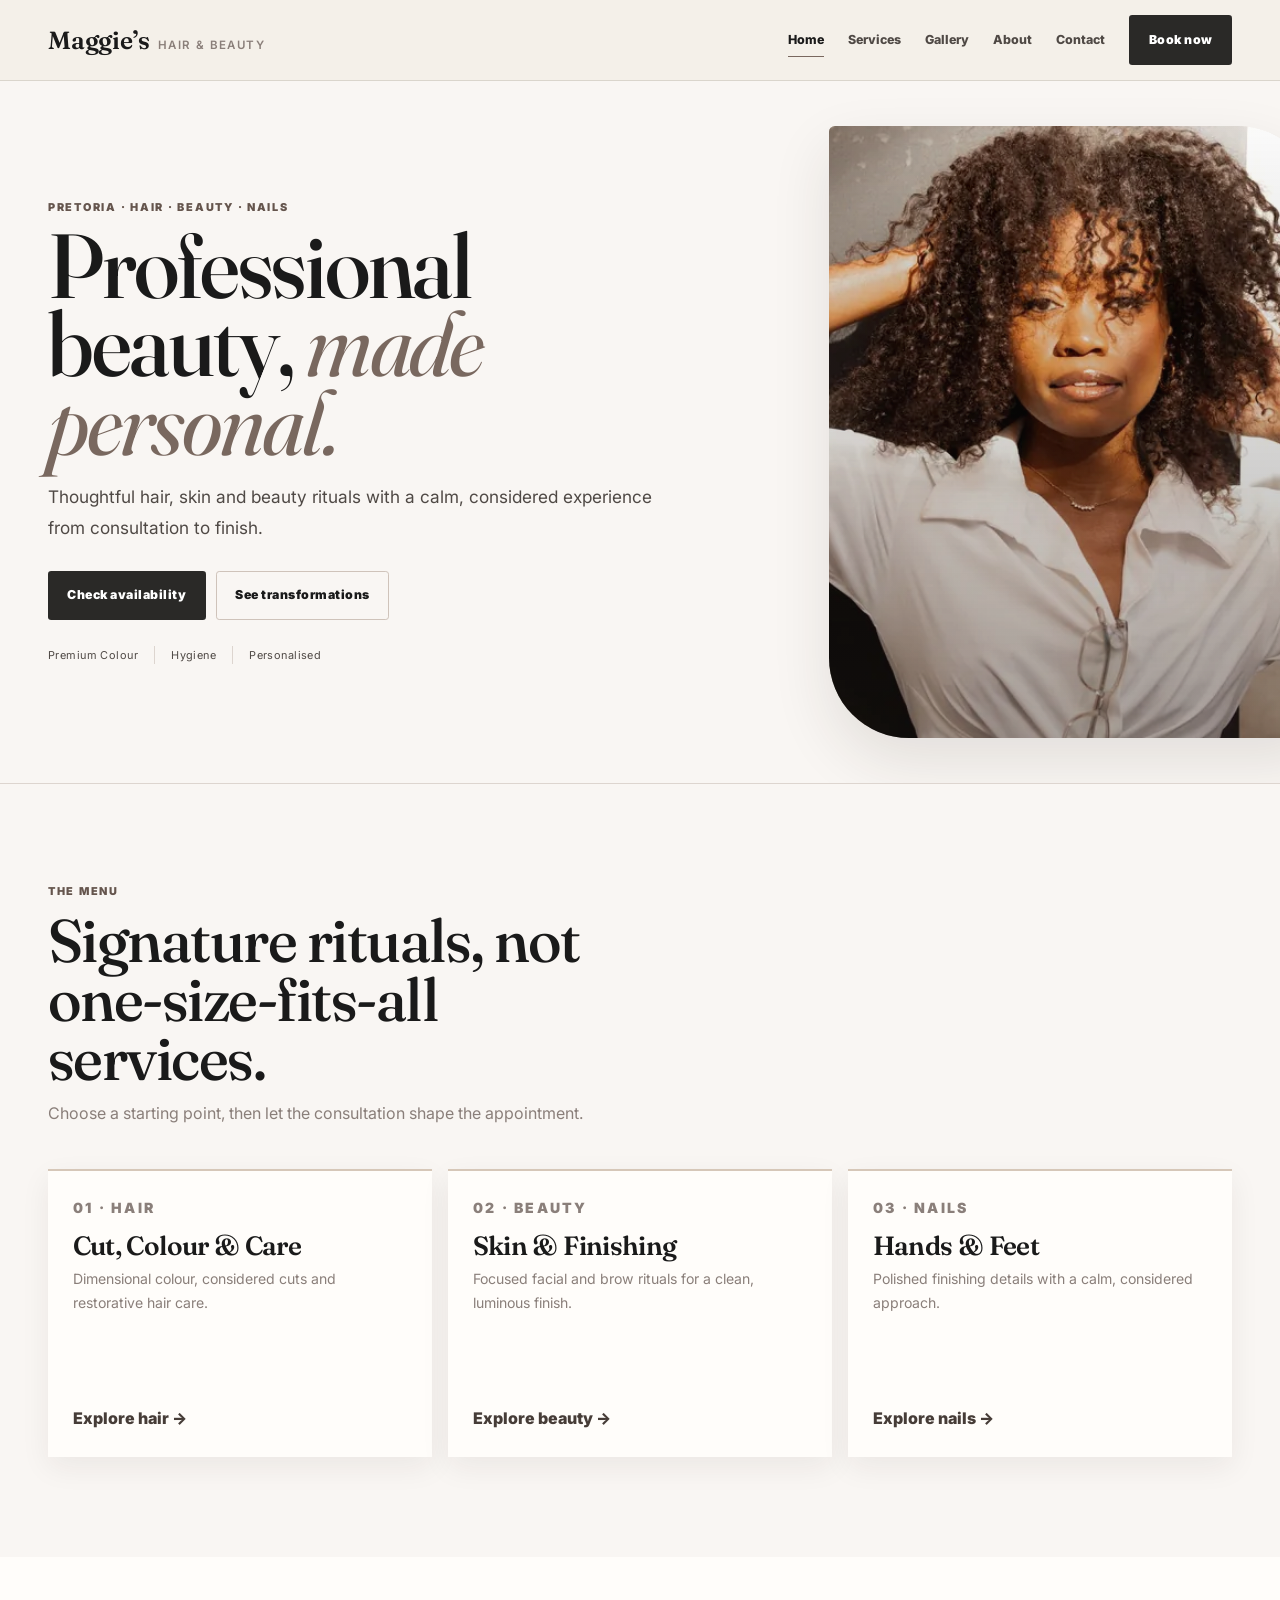
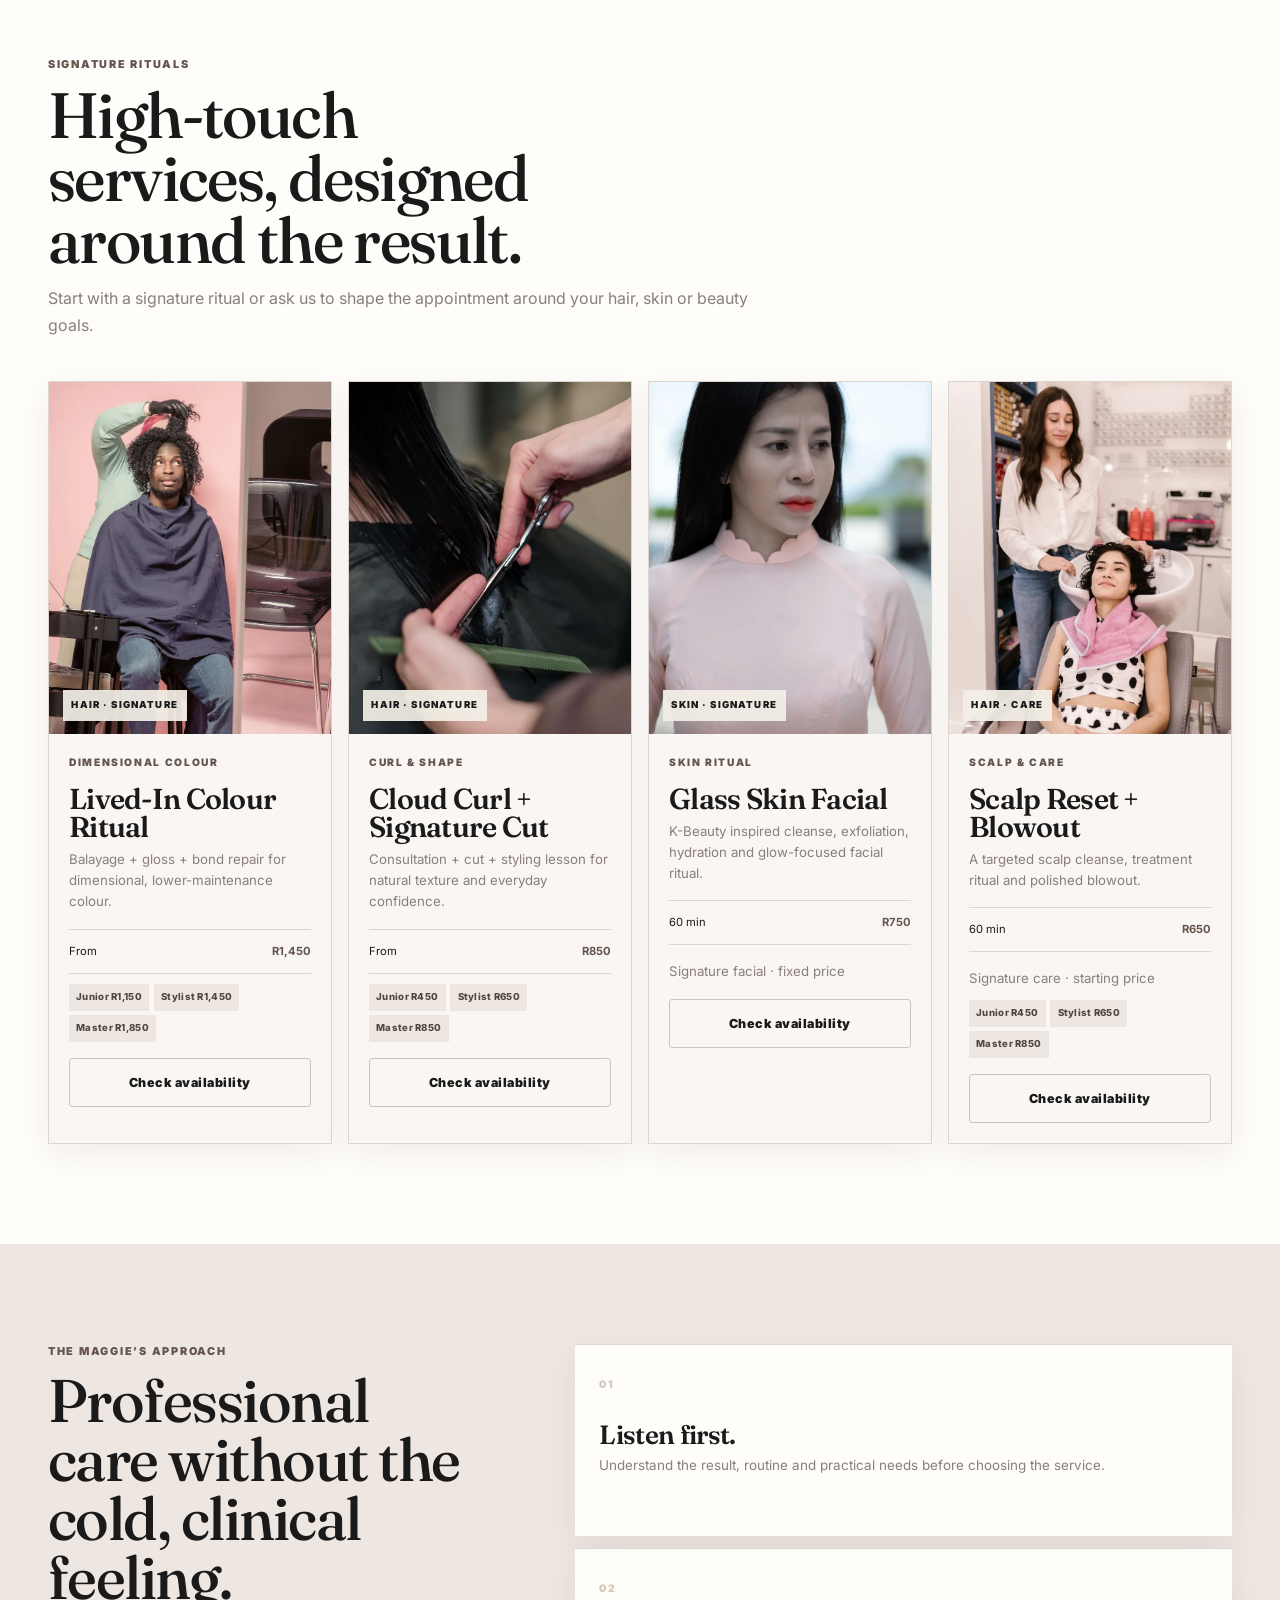
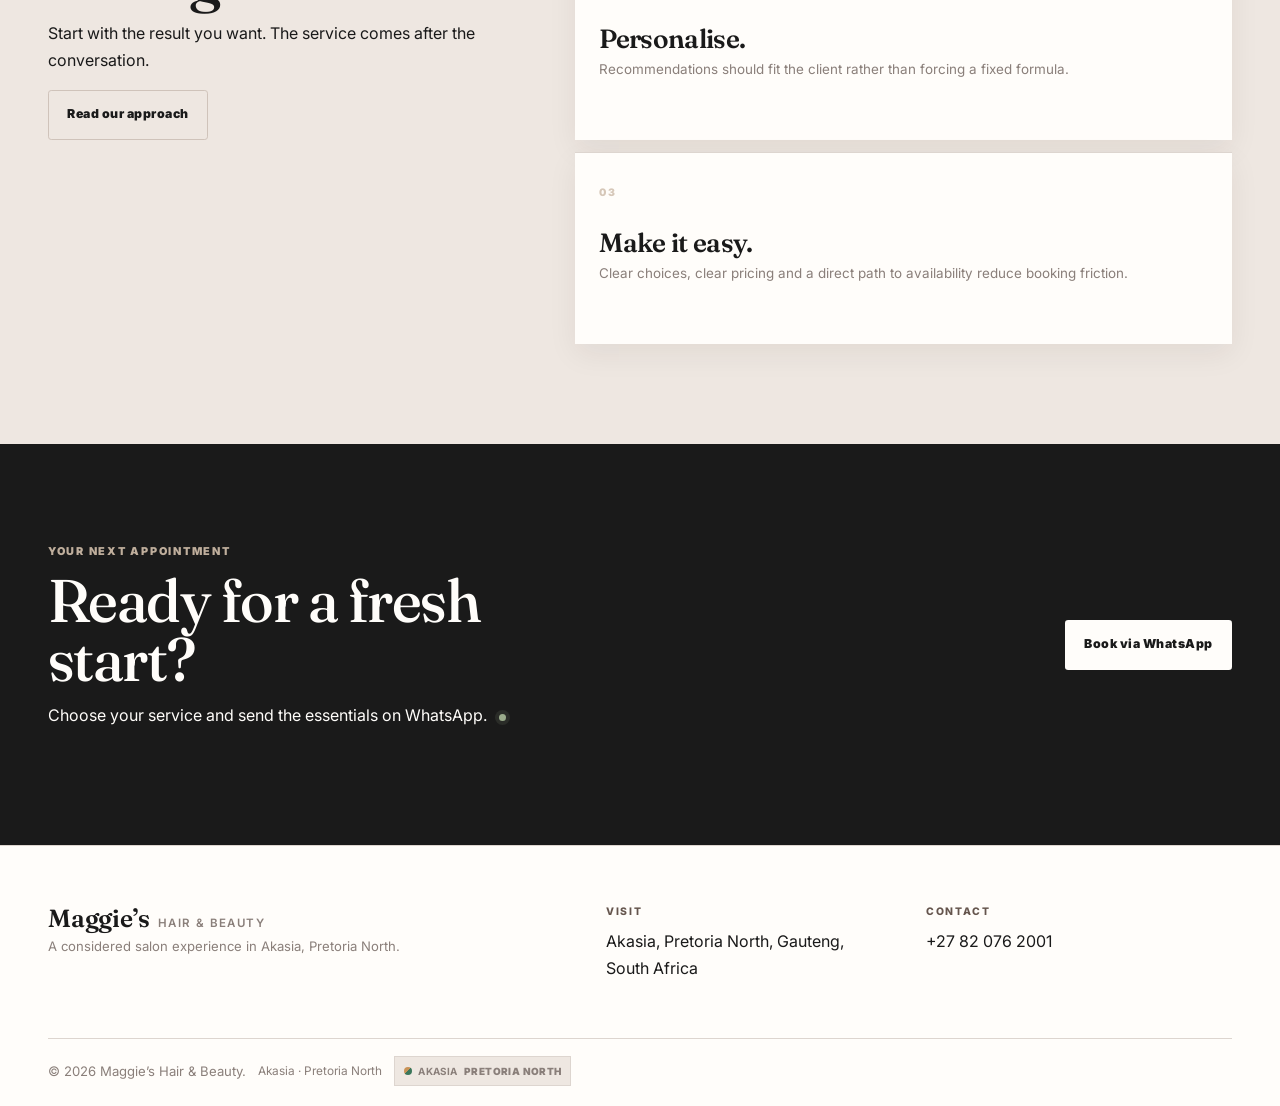
==== index.html @ 30a04510 "Mags: harden external dependency and booking defaults" ====
<!doctype html>
<html lang="en-ZA">
<head>
<meta charset="utf-8">
<meta name="viewport" content="width=device-width, initial-scale=1">
<meta name="robots" content="index,follow">
<meta name="description" content="Maggie’s Hair & Beauty — a warm, modern salon in Akasia, Pretoria North for hair, beauty and nails.">
<meta name="theme-color" content="#f9f6f3">
<link rel="canonical" href="https://leano-jordan.github.io/maggies-hair-beauty/">
<meta property="og:type" content="website">
<meta property="og:title" content="Maggie’s Hair & Beauty | Pretoria Salon">
<meta property="og:description" content="Hair, beauty and nails with a warm, considered salon experience in Pretoria.">
<meta property="og:url" content="https://leano-jordan.github.io/maggies-hair-beauty/">
<meta property="og:site_name" content="Maggie’s Hair & Beauty">
<meta name="twitter:card" content="summary_large_image">
<meta property="og:image" content="assets/images/editorial/20417319-1200.webp">
<meta property="og:image:alt" content="Black woman with natural curls in soft studio light">
<meta name="twitter:image" content="assets/images/editorial/20417319-1200.webp">
<link rel="stylesheet" href="css/reset.css">
<link rel="stylesheet" href="css/variables.css">
<link rel="stylesheet" href="css/base.css">
<link rel="stylesheet" href="css/layout.css">
<link rel="stylesheet" href="css/components.css">
<link rel="stylesheet" href="css/pages.css">
<link rel="stylesheet" href="css/responsive.css">
<link rel="stylesheet" href="css/accessibility.css">
<link rel="stylesheet" href="css/commercial.css">
<title>Maggie’s Hair & Beauty | Pretoria Salon</title>
<link rel="preconnect" href="https://fonts.googleapis.com">
<link rel="preconnect" href="https://fonts.gstatic.com" crossorigin>
<link href="https://fonts.googleapis.com/css2?family=Fraunces:wght@400;500;600;700&family=Inter:wght@400;500;600;700;800&display=swap" rel="stylesheet">
<script type="application/ld+json">
{
  "@context":"https://schema.org",
  "@type":"BeautySalon",
  "name":"Maggie's Hair & Beauty",
  "description":"A considered salon experience in Akasia, Pretoria North, built around personalised consultations, signature hair rituals, skin, beauty and nails.",
  "telephone":"+27820762001",
  "url":"https://leano-jordan.github.io/maggies-hair-beauty/",
  "areaServed":[
    {"@type":"Place","name":"Akasia"},
    {"@type":"Place","name":"Pretoria North"}
  ],
  "address":{
    "@type":"PostalAddress",
    "addressLocality":"Akasia",
    "addressRegion":"Gauteng",
    "addressCountry":"ZA"
  }
}
</script>
</head>
<body>
<a class="skip-link" href="#main">Skip to content</a>

<header class="site-header">
  <div class="container header-inner">
    <a class="brand" href="index.html">Maggie’s <span>Hair & Beauty</span></a>
    <button class="nav-toggle" type="button" aria-label="Open navigation" aria-expanded="false" aria-controls="primary-menu">
      <span></span><span></span><span></span>
    </button>
    <nav class="primary-nav" id="primary-menu" aria-label="Primary">
      <a href="index.html" aria-current="page">Home</a>
      <a href="pages/services.html">Services</a>
      <a href="pages/gallery.html">Gallery</a>
      <a href="pages/about.html">About</a>
      <a href="pages/contact.html">Contact</a>
    </nav>
    <a class="btn btn-primary header-cta booking-link" href="pages/contact.html">Book now</a>
  </div>
</header>

<main id="main">
<section class="hero">
  <div class="container hero-grid">
    <div>
      <p class="eyebrow">Pretoria · Hair · Beauty · Nails</p>
      <h1>Professional beauty, <em>made personal.</em></h1>
      <p class="hero-lead">Thoughtful hair, skin and beauty rituals with a calm, considered experience from consultation to finish.</p>
      <div class="button-row">
        <a class="btn btn-primary booking-link direct-whatsapp whatsapp-primary" data-direct-whatsapp="true" href="#">Check availability</a>
        <a class="btn btn-outline" href="pages/gallery.html">See transformations</a>
      </div>
      <div class="trust-strip" data-proof-strip aria-label="Salon trust signals"><span data-google-proof hidden></span><span>Premium Colour</span><span>Hygiene</span><span>Personalised</span></div>
    </div>

    <div class="hero-art hero-cinematic">
      <img class="hero-image parallax" src="assets/images/editorial/20417319-1200.webp" srcset="assets/images/editorial/20417319-480.webp 480w, assets/images/editorial/20417319-768.webp 768w, assets/images/editorial/20417319-1200.webp 1200w" sizes="(max-width: 800px) 100vw, 50vw" alt="Black woman with natural curls in soft studio light" width="1200" height="1500" fetchpriority="high" decoding="async">
      </div>
  </div>
</section>

<section class="section">
  <div class="container">
    <div class="section-heading">
      <p class="eyebrow">The menu</p>
      <h2>Signature rituals, not one-size-fits-all services.</h2>
      <p>Choose a starting point, then let the consultation shape the appointment.</p>
    </div>
    <div class="card-grid service-card-grid">
      <article class="service-card menu-card premium-card"><p class="card-kicker">01 · Hair</p><h3>Cut, Colour &amp; Care</h3><p>Dimensional colour, considered cuts and restorative hair care.</p><a class="text-link" href="pages/services.html#hair">Explore hair →</a></article>
      <article class="service-card menu-card premium-card"><p class="card-kicker">02 · Beauty</p><h3>Skin &amp; Finishing</h3><p>Focused facial and brow rituals for a clean, luminous finish.</p><a class="text-link" href="pages/services.html#beauty">Explore beauty →</a></article>
      <article class="service-card menu-card premium-card"><p class="card-kicker">03 · Nails</p><h3>Hands &amp; Feet</h3><p>Polished finishing details with a calm, considered approach.</p><a class="text-link" href="pages/services.html#nails">Explore nails →</a></article>
    </div>
  </div>
</section>

<section class="section luxury-section">
  <div class="container">
    <div class="section-heading editorial-heading">
      <p class="eyebrow">Signature rituals</p>
      <h2>High-touch services, designed around the result.</h2>
      <p>Start with a signature ritual or ask us to shape the appointment around your hair, skin or beauty goals.</p>
    </div>

    <div class="lookbook-grid premium-ritual-grid">
      <article class="lookbook-card premium-ritual-card reveal-image"><div class="lookbook-image clip-image"><img src="assets/images/editorial/7388963-1200.webp" srcset="assets/images/editorial/7388963-480.webp 480w, assets/images/editorial/7388963-768.webp 768w, assets/images/editorial/7388963-1200.webp 1200w" sizes="(max-width: 800px) 100vw, 50vw" alt="Professional textured hair styling" loading="lazy" decoding="async"><span>Hair · Signature</span></div><div class="lookbook-body"><p class="card-kicker">DIMENSIONAL COLOUR</p><h3>Lived-In Colour Ritual</h3><p>Balayage + gloss + bond repair for dimensional, lower-maintenance colour.</p><div class="lookbook-meta"><span>From</span><strong>R1,450</strong></div><div class="tier-row"><span>Junior R1,150</span><span>Stylist R1,450</span><span>Master R1,850</span></div><a class="btn btn-outline service-book-link" data-book-service="Lived-In Colour Ritual" href="pages/contact.html">Check availability</a></div></article>
      <article class="lookbook-card premium-ritual-card reveal-image"><div class="lookbook-image clip-image"><img src="assets/images/editorial/3993453-1200.webp" srcset="assets/images/editorial/3993453-480.webp 480w, assets/images/editorial/3993453-768.webp 768w, assets/images/editorial/3993453-1200.webp 1200w" sizes="(max-width: 800px) 100vw, 50vw" alt="Textured natural hair styling" loading="lazy" decoding="async"><span>Hair · Signature</span></div><div class="lookbook-body"><p class="card-kicker">CURL &amp; SHAPE</p><h3>Cloud Curl + Signature Cut</h3><p>Consultation + cut + styling lesson for natural texture and everyday confidence.</p><div class="lookbook-meta"><span>From</span><strong>R850</strong></div><div class="tier-row"><span>Junior R450</span><span>Stylist R650</span><span>Master R850</span></div><a class="btn btn-outline service-book-link" data-book-service="Cloud Curl + Signature Cut" href="pages/contact.html">Check availability</a></div></article>
      <article class="lookbook-card premium-ritual-card reveal-image"><div class="lookbook-image clip-image"><img src="assets/images/editorial/25471958-1200.webp" srcset="assets/images/editorial/25471958-480.webp 480w, assets/images/editorial/25471958-768.webp 768w, assets/images/editorial/25471958-1200.webp 1200w" sizes="(max-width: 800px) 100vw, 50vw" alt="Facial treatment in a calm beauty setting" loading="lazy" decoding="async"><span>Skin · Signature</span></div><div class="lookbook-body"><p class="card-kicker">SKIN RITUAL</p><h3>Glass Skin Facial</h3><p>K-Beauty inspired cleanse, exfoliation, hydration and glow-focused facial ritual.</p><div class="lookbook-meta"><span>60 min</span><strong>R750</strong></div><p class="ritual-tier">Signature facial · fixed price</p><a class="btn btn-outline service-book-link" data-book-service="Glass Skin Facial" href="pages/contact.html">Check availability</a></div></article>
      <article class="lookbook-card premium-ritual-card reveal-image"><div class="lookbook-image clip-image"><img src="assets/images/editorial/7755454-1200.webp" srcset="assets/images/editorial/7755454-480.webp 480w, assets/images/editorial/7755454-768.webp 768w, assets/images/editorial/7755454-1200.webp 1200w" sizes="(max-width: 800px) 100vw, 50vw" alt="Scalp and hair treatment" loading="lazy" decoding="async"><span>Hair · Care</span></div><div class="lookbook-body"><p class="card-kicker">SCALP &amp; CARE</p><h3>Scalp Reset + Blowout</h3><p>A targeted scalp cleanse, treatment ritual and polished blowout.</p><div class="lookbook-meta"><span>60 min</span><strong>R650</strong></div><p class="ritual-tier">Signature care · starting price</p><div class="tier-row"><span>Junior R450</span><span>Stylist R650</span><span>Master R850</span></div><a class="btn btn-outline service-book-link" data-book-service="Scalp Reset + Blowout" href="pages/contact.html">Check availability</a></div></article>
    </div>
  </div>
</section>

<section class="section section-tint approach-section">
  <div class="container approach-grid">
    <div class="approach-sticky">
      <p class="eyebrow">The Maggie’s approach</p>
      <h2>Professional care without the cold, clinical feeling.</h2>
      <p>Start with the result you want. The service comes after the conversation.</p>
      <a class="btn btn-outline" href="pages/about.html">Read our approach</a>
    </div>
    <div class="approach-stack">
      <article class="approach-card"><span>01</span><div><h3>Listen first.</h3><p>Understand the result, routine and practical needs before choosing the service.</p></div></article>
      <article class="approach-card"><span>02</span><div><h3>Personalise.</h3><p>Recommendations should fit the client rather than forcing a fixed formula.</p></div></article>
      <article class="approach-card"><span>03</span><div><h3>Make it easy.</h3><p>Clear choices, clear pricing and a direct path to availability reduce booking friction.</p></div></article>
    </div>
  </div>
</section>

<section class="section social-proof-section" data-social-proof hidden>
  <div class="container">
    <div class="section-heading"><p class="eyebrow">Social proof</p><h2>Trusted by clients who want the details right.</h2></div>
    <div class="social-proof-grid"></div>
  </div>
</section>
<section class="section section-tint refill-shelf" data-refill-shelf hidden>
  <div class="container refill-shelf-grid">
    <div><p class="eyebrow">Professional product care</p><h2>Beautiful results, thoughtful aftercare.</h2></div>
    <div class="content-card"><p class="refill-copy"></p></div>
  </div>
</section>

<section class="section section-dark">
  <div class="container cta-block">
    <div>
      <p class="eyebrow">Your next appointment</p>
      <h2>Ready for a fresh start?</h2>
      <p>Choose your service and send the essentials on WhatsApp. <span class="reply-time"><span data-reply-time hidden></span></span></p>
    </div>
    <a class="btn btn-light booking-link whatsapp-primary" href="pages/contact.html">Book via WhatsApp</a>
  </div>
</section>
</main>

<footer class="site-footer">
  <div class="container footer-grid">
    <div>
      <a class="brand" href="index.html">Maggie’s <span>Hair & Beauty</span></a>
      <p class="footer-copy">A considered salon experience in Akasia, Pretoria North.</p>
    </div>
    <div><h2>Visit</h2><p id="footer-address">Akasia, Pretoria North, Gauteng, South Africa</p></div>
    <div><h2>Contact</h2><p><a id="footer-phone" href="tel:+27820762001">+27 82 076 2001</a><br></p></div>
  </div>
  <div class="container footer-bottom">
    <p>© <span id="year"></span> Maggie’s Hair &amp; Beauty.</p>
    <span class="sa-mark">Akasia · Pretoria North</span>
    <span class="sa-badge" aria-label="Maggie’s Hair &amp; Beauty"><i aria-hidden="true"></i><b>AKASIA</b> PRETORIA NORTH</span>
  </div>
</footer>

<script type="module" src="js/main.js"></script>
</body>
</html>
---- css/variables.css ----
:root{
  --ink:#1a1a1a;
  --ink-soft:#4f4945;
  --muted:#8a7f7a;
  --paper:#f9f6f3;
  --surface:#fffdfa;
  --surface-soft:#eee7e1;
  --line:#ddd5cf;
  --line-strong:#cfc3ba;
  --rose:#79685f;
  --rose-dark:#65554d;
  --rose-deep:#463c37;
  --peach:#bfae9c;
  --berry:#1a1a1a;
  --slate:#2a2927;
  --champagne:#d6c7b8;
  --cream:#f9f6f3;
  --cream-deep:#eee7e1;
  --white:#fffdfa;
  --shadow:0 24px 60px rgba(43,35,28,.11);
  --shadow-soft:0 10px 28px rgba(43,35,28,.065);
  --shadow-hover:0 18px 38px rgba(43,35,28,.12);
  --radius:1.1rem;
  --radius-sm:.55rem;
  --container:74rem;
  --font-head:"Fraunces",Georgia,"Times New Roman",serif;
  --font-body:"Inter",ui-sans-serif,system-ui,-apple-system,"Segoe UI",Roboto,Arial,sans-serif;
  --tracking-editorial:.16em;
  --ease:cubic-bezier(.2,.7,.2,1);
  color-scheme:light;
  text-size-adjust:100%;
  -webkit-text-size-adjust:100%
}
---- css/base.css ----
html{scroll-behavior:smooth;max-width:100%;overflow-x:clip}html.lenis,html.lenis body{height:auto}html.lenis.lenis-smooth{scroll-behavior:auto!important}html.lenis.lenis-stopped{overflow:hidden}.lenis.lenis-smooth [data-lenis-prevent]{overscroll-behavior:contain}
body{margin:0;max-width:100%;overflow-x:clip;background:var(--paper);color:var(--ink);font:400 1rem/1.7 var(--font-body);-webkit-font-smoothing:antialiased;text-rendering:optimizeLegibility}
h1,h2,h3,p,ul,ol,blockquote,figure,fieldset{margin-top:0}
h1,h2,h3{font-family:var(--font-head);font-weight:500;line-height:.98;letter-spacing:-.025em}
h1{font-size:clamp(3.35rem,7vw,6.8rem);max-width:10ch;margin-bottom:1.1rem}
h2{font-size:clamp(2.45rem,4.7vw,4.25rem);max-width:14ch;margin-bottom:.8rem}
h3{font-size:1.65rem;font-weight:600}
p{margin-bottom:1rem}
a{color:inherit}
button,input,select,textarea{font:inherit}
img,video{max-width:100%}
.container{width:min(calc(100% - 2.5rem),var(--container));margin-inline:auto;min-width:0}
.hero-grid>*,.page-hero-grid>*,.split-grid>*,.services-hero-grid>*,.about-hero-grid>*,.contact-grid>*,.service-showcase>*,.about-story-intro>*,.about-next-step>*{min-width:0}
.section{padding:6.25rem 0}
.section-tint{background:var(--cream-deep)}
.section-dark{background:var(--berry);color:var(--white)}
.section-heading{max-width:50rem;margin-bottom:2.6rem}
.section-heading p:last-child{max-width:44rem;color:var(--muted)}
.section-dark .section-heading p:last-child{color:#d8d2ca}
.eyebrow{margin-bottom:.75rem;color:var(--rose-dark);font-size:.68rem;font-weight:900;letter-spacing:var(--tracking-editorial);line-height:1.35;text-transform:uppercase}
.section-dark .eyebrow{color:var(--peach)}
.editorial-heading h2{font-size:clamp(2.75rem,5vw,4.8rem);max-width:12ch}
.editorial-heading.light{color:#fff}
.editorial-heading.light p:not(.eyebrow){color:#d8d2ca}
.center{text-align:center}
.demo-note{color:var(--muted);font-size:.8rem}
.text-link{color:var(--rose-deep);font-weight:850;text-underline-offset:.2em}
.text-link:hover{text-decoration:underline}
::selection{background:var(--rose);color:#fff}
@media(prefers-reduced-motion:reduce){html{scroll-behavior:auto}}
---- css/layout.css ----
.site-header{position:sticky;top:0;z-index:30;background:rgba(244,240,232,.94);border-bottom:1px solid rgba(89,74,60,.16)}
@supports(backdrop-filter:blur(10px)){.site-header{backdrop-filter:blur(16px);-webkit-backdrop-filter:blur(16px)}}
.header-inner{position:relative;min-height:5rem;display:flex;align-items:center;gap:1.5rem}
.brand{display:inline-flex;align-items:baseline;gap:.5rem;font:600 1.55rem/1 var(--font-head);letter-spacing:-.01em;text-decoration:none;white-space:nowrap}
.brand span{font:600 .72rem/1 var(--font-body);letter-spacing:.12em;text-transform:uppercase;color:var(--muted)}
.primary-nav{display:flex;align-items:center;gap:1.5rem;margin-left:auto}
.primary-nav a{position:relative;padding:.5rem 0;color:var(--ink-soft);font-size:.78rem;font-weight:800;text-decoration:none}
.primary-nav a::after{content:"";position:absolute;left:0;right:100%;bottom:.1rem;height:1px;background:var(--rose);transition:right .22s var(--ease)}
.primary-nav a:hover,.primary-nav a[aria-current="page"]{color:var(--ink)}
.primary-nav a:hover::after,.primary-nav a[aria-current="page"]::after{right:0}
.nav-toggle{display:none}

.hero{position:relative;overflow:hidden;background:var(--paper);border-bottom:1px solid var(--line)}
.hero-grid{min-height:clamp(40rem,78vh,51rem);display:grid;grid-template-columns:minmax(0,1.5fr) minmax(20rem,.86fr);align-items:center;gap:clamp(3rem,6vw,7rem)}
.hero-grid>div:first-child{padding-block:4rem}
.hero h1{max-width:9ch;font-size:clamp(4rem,7.1vw,7rem);line-height:.86}
.hero h1 em,.about-hero-copy h1 em{font-style:italic;color:var(--rose);font-weight:400}
.hero-lead{max-width:39rem;margin:1.35rem 0 0;color:var(--ink-soft);font-size:1.08rem;line-height:1.75}
.button-row{display:flex;flex-wrap:wrap;gap:.65rem;margin:1.75rem 0 0}
.hero-art{position:relative;min-height:clamp(34rem,68vh,43rem);aspect-ratio:4/5;border-radius:.35rem 5rem .35rem 5rem;overflow:hidden;background:var(--surface-soft);box-shadow:var(--shadow)}
.hero-video{display:none!important}
.hero-image{position:absolute;inset:-2% 0;width:100%;height:104%;object-fit:cover;object-position:52% 38%;opacity:1!important;filter:saturate(.78) contrast(1.02)}
 .hero-art::after{content:"";position:absolute;inset:0;z-index:1;background:linear-gradient(180deg,rgba(34,31,27,.02),rgba(34,31,27,.36));pointer-events:none}
.hero-card{position:absolute;left:1.25rem;right:auto;bottom:1.25rem;z-index:3;width:min(78%,20rem);padding:1.05rem 1.15rem;background:rgba(251,250,246,.95);border:1px solid rgba(255,255,255,.7);box-shadow:var(--shadow-soft)}
.hero-card span,.hero-card small{display:block;font-size:.62rem;letter-spacing:.15em;font-weight:900;text-transform:uppercase}
.hero-card span{color:var(--rose-dark)}
.hero-card strong{display:block;margin:.4rem 0 .3rem;font:600 1.7rem/1 var(--font-head)}
.hero-card small{color:var(--muted);letter-spacing:.08em}

.luxury-section{background:var(--surface)}
.split-grid{display:grid;grid-template-columns:minmax(0,.95fr) minmax(0,1.05fr);gap:clamp(3rem,6vw,6rem);align-items:center}
.split-heading{display:flex;justify-content:space-between;align-items:end;gap:2rem}
.card-grid{display:grid;grid-template-columns:repeat(3,minmax(0,1fr));gap:1rem}
.gallery-preview,.gallery-full{display:grid;grid-template-columns:repeat(4,1fr);gap:.8rem}
.gallery-preview{grid-auto-rows:16rem}
.gallery-full{grid-template-columns:repeat(3,1fr);grid-auto-rows:18rem}
.gallery-mosaic .gallery-feature{grid-column:span 2;grid-row:span 2}
.gallery-tile{position:relative;min-height:0;display:flex;align-items:flex-end;overflow:hidden;padding:1rem;color:#fff;background:var(--slate);text-decoration:none}
.gallery-tile img{position:absolute;inset:0;width:100%;height:100%;object-fit:cover;object-position:center;transition:transform .55s var(--ease)}
.gallery-tile::after{content:"";position:absolute;inset:0;background:linear-gradient(180deg,transparent 35%,rgba(28,26,23,.7))}
.gallery-tile span{position:relative;z-index:1;font-size:.78rem;font-weight:850;letter-spacing:.06em}
.gallery-tile:hover img{transform:scale(1.035)}
.cta-block{display:flex;align-items:center;justify-content:space-between;gap:3rem}
.cta-block h2{max-width:13ch}
.site-footer{padding:3.75rem 0 1.25rem;background:var(--surface);border-top:1px solid var(--line)}
.footer-grid{display:grid;grid-template-columns:1.5fr .8fr .9fr;gap:3rem}
.site-footer h2{margin-bottom:.6rem;font:800 .65rem/1.2 var(--font-body);letter-spacing:.16em;color:var(--rose-dark);text-transform:uppercase}
.footer-copy,.footer-bottom{color:var(--muted);font-size:.82rem}
.footer-bottom{display:flex;align-items:center;flex-wrap:wrap;gap:.75rem;margin-top:2.5rem;padding-top:1.05rem;border-top:1px solid var(--line)}
.footer-bottom>p{margin:0}
.sa-mark{font-size:.74rem}
.sa-badge{display:inline-flex;align-items:center;gap:.4rem;padding:.35rem .55rem;border:1px solid var(--line);background:var(--surface-soft);font-size:.62rem;font-weight:900;letter-spacing:.04em}
.sa-badge i{display:block;width:.5rem;height:.5rem;background:linear-gradient(135deg,#c89257 0 50%,#3b765a 50%);border-radius:50%}
.page-hero{padding:5.5rem 0 4.5rem;background:var(--cream-deep);border-bottom:1px solid var(--line)}
.page-hero-grid{display:grid;grid-template-columns:minmax(0,1fr) minmax(22rem,.72fr);gap:clamp(3rem,6vw,6rem);align-items:center}
.page-hero h1{font-size:clamp(3.6rem,6.2vw,6.2rem);max-width:9ch}
.page-hero p:last-of-type{max-width:42rem;color:var(--muted);font-size:1.05rem}
.page-hero-media{position:relative;overflow:hidden;aspect-ratio:4/3;background:var(--surface-soft);box-shadow:var(--shadow)}
.page-hero-media::after{content:"";position:absolute;inset:0;background:linear-gradient(180deg,transparent 55%,rgba(30,27,24,.2))}
.page-hero-media img{display:block;width:100%;height:100%;object-fit:cover}
.page-hero-media.portrait{aspect-ratio:4/5}
.info-strip{display:grid;grid-template-columns:repeat(3,1fr);overflow:hidden;border:1px solid var(--line);background:var(--line);box-shadow:var(--shadow-soft)}
.info-strip>div{padding:1.1rem 1.25rem;background:var(--surface)}
.info-strip strong,.info-strip span{display:block}
.info-strip strong{font-size:.85rem}
.info-strip span{margin-top:.2rem;color:var(--muted);font-size:.76rem}
.image-frame{overflow:hidden;aspect-ratio:4/5;background:var(--surface-soft);box-shadow:var(--shadow)}
.image-frame img{display:block;width:100%;height:100%;object-fit:cover}
.image-frame-tall{aspect-ratio:4/5}
.feature-list{display:grid;gap:.8rem;margin:1.5rem 0}
.feature-list li{padding:1rem 1.1rem;border-top:1px solid var(--line);list-style:none}
.feature-list strong,.feature-list span{display:block}
.feature-list strong{font-family:var(--font-head);font-size:1.2rem}
.feature-list span{margin-top:.15rem;color:var(--muted);font-size:.84rem}
.mobile-action-bar{display:none}
---- css/components.css ----
.btn{display:inline-flex;align-items:center;justify-content:center;min-height:3.1rem;padding:.78rem 1.15rem;border:1px solid transparent;border-radius:.2rem;font-size:.77rem;font-weight:900;letter-spacing:.04em;text-decoration:none;cursor:pointer;transition:transform .2s var(--ease),background-color .2s var(--ease),border-color .2s var(--ease),box-shadow .2s var(--ease)}
.btn:hover{transform:translateY(-2px);box-shadow:0 10px 24px rgba(43,35,28,.1)}
.btn:active{transform:translateY(0)}
.btn-primary{background:var(--slate);color:#fff}
.btn-primary:hover{background:#2e312e}
.btn-outline{border-color:var(--line-strong);background:transparent;color:var(--ink)}
.btn-outline:hover{background:var(--surface);border-color:var(--ink-soft)}
.btn-light{background:var(--white);color:var(--berry)}
.btn-light:hover{background:#fff}

.service-card{display:flex;flex-direction:column;align-items:flex-start;min-height:18rem;padding:1.55rem;background:var(--surface);border-top:2px solid var(--champagne);box-shadow:var(--shadow-soft);transition:transform .25s var(--ease),box-shadow .25s var(--ease),border-color .25s var(--ease)}
.service-card:hover{transform:translateY(-4px);box-shadow:var(--shadow-hover)}
.service-card h3{margin-bottom:.55rem}
.service-card p{color:var(--muted);font-size:.88rem;line-height:1.65}
.service-card .text-link{margin-top:auto}
.card-kicker{margin-bottom:.85rem;color:var(--rose-dark);font-size:.64rem;font-weight:900;letter-spacing:.16em;text-transform:uppercase}

.quick-book-form{margin-top:1.35rem;padding:1rem;border:1px solid var(--line);border-left:3px solid var(--champagne);background:rgba(255,253,248,.78);box-shadow:var(--shadow-soft)}
.quick-book-form fieldset{margin:0;padding:0;border:0}
.quick-book-form legend{margin-bottom:.65rem;color:var(--ink);font-size:.74rem;font-weight:900;letter-spacing:.1em;text-transform:uppercase}
.quick-book-grid{display:grid;grid-template-columns:1.35fr 1fr 1.15fr auto;gap:.55rem;align-items:end}
.quick-book-field{display:grid;gap:.25rem}
.quick-book-field label{font-size:.68rem;font-weight:850;color:var(--ink-soft)}
.quick-book-field input,.quick-book-field select{width:100%;min-height:2.8rem;padding:.62rem .7rem;border:1px solid var(--line);border-radius:.2rem;background:#fff;color:var(--ink);font-size:.78rem}
.quick-book-form .btn{min-height:2.8rem;white-space:nowrap}
.quick-book-note{margin:.55rem 0 0;color:var(--muted);font-size:.68rem;line-height:1.45}

.luxury-section{background:var(--surface)}
.lookbook-grid{display:grid;grid-template-columns:repeat(3,minmax(0,1fr));gap:1rem}
.lookbook-card{background:var(--paper);border:1px solid var(--line);box-shadow:var(--shadow-soft)}
.lookbook-image{position:relative;aspect-ratio:4/5;overflow:hidden}
.lookbook-image img{display:block;width:100%;height:100%;object-fit:cover;transition:transform .6s var(--ease)}
.lookbook-card:hover .lookbook-image img{transform:scale(1.035)}
.lookbook-image span{position:absolute;left:.85rem;bottom:.85rem;padding:.45rem .55rem;background:rgba(244,240,232,.92);font-size:.6rem;font-weight:900;letter-spacing:.12em;text-transform:uppercase}
.lookbook-body{padding:1.25rem}
.lookbook-body h3{font-size:1.8rem;margin-bottom:.45rem}
.lookbook-body p:not(.card-kicker){color:var(--muted);font-size:.83rem;line-height:1.6}
.lookbook-meta{display:flex;justify-content:space-between;gap:.7rem;margin:1rem 0;padding:.75rem 0;border-top:1px solid var(--line);border-bottom:1px solid var(--line);font-size:.7rem}
.lookbook-meta strong{color:var(--rose-dark)}

.about-trust-row,.services-proof,.mini-trust{display:flex;flex-wrap:wrap;gap:.45rem;margin-top:1.2rem}
.about-trust-row span,.services-proof span,.mini-trust span{padding:.4rem .62rem;border:1px solid var(--line);background:rgba(255,255,255,.42);color:var(--ink-soft);font-size:.66rem;font-weight:900;letter-spacing:.07em;text-transform:uppercase}

.service-menu-detail{border-top:1px solid var(--line)}
.service-menu-detail:last-child{border-bottom:1px solid var(--line)}
.service-menu-detail summary{display:grid;grid-template-columns:1fr auto;gap:1rem;align-items:center;padding:1.15rem .1rem;cursor:pointer;list-style:none}
.service-menu-detail summary::-webkit-details-marker{display:none}
.service-menu-detail summary span:first-child{display:grid;gap:.2rem}
.service-menu-detail summary small{color:var(--rose-dark);font-size:.6rem;font-weight:900;letter-spacing:.15em}
.service-menu-detail summary strong{font:600 1.12rem/1.05 var(--font-head)}
.service-menu-detail summary span:last-child{display:grid;justify-items:end;gap:.15rem}
.service-menu-detail summary b{color:var(--rose-dark);font-size:.84rem}
.service-menu-detail summary em{font-style:normal;color:var(--muted);font-size:.7rem}
.service-menu-detail summary:focus-visible{outline:2px solid var(--rose);outline-offset:4px}
.service-menu-detail[open] summary{padding-bottom:.65rem}
.service-detail-body{display:grid;grid-template-columns:1fr auto;gap:1rem;align-items:end;padding:0 .1rem 1.1rem}
.service-detail-body p{margin:0;color:var(--muted);font-size:.82rem;line-height:1.55}
.service-book-link{font-size:.78rem}
.service-selection-note{min-height:1.2rem;margin:.15rem 0;color:var(--rose-dark);font-size:.76rem;font-weight:750}

.booking-form{display:grid;gap:.55rem;padding:2rem;background:var(--surface);border:1px solid var(--line);border-top:3px solid var(--champagne);box-shadow:var(--shadow-soft)}
.booking-form label{margin-top:.35rem;font-size:.7rem;font-weight:900;letter-spacing:.06em;text-transform:uppercase;color:var(--ink-soft)}
.booking-form input,.booking-form select,.booking-form textarea{width:100%;min-height:3.1rem;padding:.78rem .82rem;border:1px solid var(--line-strong);border-radius:.2rem;background:#fff;color:var(--ink);font:inherit}
.booking-form textarea{min-height:8rem;resize:vertical}
.booking-form input::placeholder,.booking-form textarea::placeholder{color:#94897e}
.booking-form input:focus,.booking-form select:focus,.booking-form textarea:focus{outline:2px solid rgba(139,85,72,.28);outline-offset:2px;border-color:var(--rose)}
.booking-form .btn{width:100%;margin-top:.65rem}
.visit-actions{display:flex;flex-wrap:wrap;gap:.55rem;margin-top:1.35rem}
.location-link{color:var(--ink)}
.contact-details{display:grid;grid-template-columns:1fr 1fr;gap:1rem 1.5rem;margin-top:1.65rem}
.contact-details p{margin:0;color:var(--ink-soft);font-size:.86rem}
.contact-details strong{color:var(--ink);font-size:.7rem;letter-spacing:.08em;text-transform:uppercase}
.hours-list{margin:.4rem 0 0;padding:0;list-style:none}
.hours-list li{margin:.3rem 0;color:var(--muted);font-size:.82rem}
.contact-photo{position:relative;margin-top:1rem;overflow:hidden;aspect-ratio:16/9;box-shadow:var(--shadow-soft)}
.contact-photo img{display:block;width:100%;height:100%;object-fit:cover}
.contact-photo div{position:absolute;left:.85rem;right:.85rem;bottom:.85rem;padding:.9rem 1rem;background:rgba(251,250,246,.94)}
.contact-photo strong,.contact-photo span{display:block}
.contact-photo span{margin-top:.2rem;color:var(--muted);font-size:.74rem}

.step-grid{display:grid;grid-template-columns:repeat(3,minmax(0,1fr));gap:1rem}
.step-grid article{padding:1.4rem;background:var(--surface);border-top:1px solid var(--line-strong)}
.step-grid article>span{display:grid;place-items:center;width:2rem;height:2rem;border:1px solid var(--champagne);color:var(--rose-dark);font-size:.62rem;font-weight:900}
.step-grid h3{margin:1rem 0 .4rem;font-size:1.45rem}
.step-grid p{margin:0;color:var(--muted);font-size:.82rem}
.faq-grid{display:grid;grid-template-columns:.8fr 1.2fr;gap:4rem;align-items:start}
.faq-list{display:grid;gap:.55rem}
.faq-list details{border-top:1px solid var(--line);padding:1rem 0}
.faq-list details:last-child{border-bottom:1px solid var(--line)}
.faq-list summary{cursor:pointer;color:var(--ink);font:600 1.35rem/1.1 var(--font-head);list-style:none}
.faq-list summary::-webkit-details-marker{display:none}
.faq-list p{margin:.7rem 0 0;color:var(--muted);font-size:.84rem}
.check-list{display:grid;gap:.55rem;margin:1.35rem 0 0;padding:0;list-style:none}
.check-list li{position:relative;padding-left:1.3rem;color:var(--ink-soft);font-size:.84rem}
.check-list li::before{content:"";position:absolute;left:0;top:.7em;width:.38rem;height:.38rem;background:var(--champagne);border-radius:50%}
.content-card{padding:1.8rem;background:var(--surface);border:1px solid var(--line);box-shadow:var(--shadow-soft)}
.content-card p{color:var(--muted)}

.filter-row{display:flex;flex-wrap:wrap;gap:.45rem;margin-bottom:1.6rem}
.filter{min-height:2.45rem;padding:.48rem .82rem;border:1px solid var(--line-strong);border-radius:.2rem;background:transparent;color:var(--ink-soft);font-size:.72rem;font-weight:900;cursor:pointer}
.filter:hover,.filter.active{background:var(--berry);border-color:var(--berry);color:#fff}
.gallery-lightbox{width:min(92vw,62rem);max-height:92vh;padding:0;border:0;background:var(--surface);box-shadow:var(--shadow)}
.gallery-lightbox::backdrop{background:rgba(24,22,19,.78)}
.gallery-lightbox figure{margin:0}
.gallery-lightbox img{display:block;width:100%;max-height:78vh;object-fit:contain;background:var(--paper)}
.gallery-lightbox figcaption{padding:.9rem 3.7rem .95rem 1rem;color:var(--ink-soft);font-size:.8rem}
.gallery-lightbox-close{position:absolute;top:.65rem;right:.65rem;width:2.45rem;height:2.45rem;border:1px solid var(--line);background:rgba(251,250,246,.96);color:var(--ink);font-size:1.15rem;cursor:pointer}

.service-guidance-grid{display:grid;grid-template-columns:1.05fr .95fr;gap:1rem}
.service-guidance-callout{display:flex;flex-direction:column;justify-content:center;padding:2.2rem;background:var(--berry);color:#fff}
.service-guidance-callout h3{max-width:13ch;font-size:clamp(2.1rem,3.6vw,3.3rem)}
.service-guidance-callout p:not(.eyebrow){max-width:34rem;color:#d8d2ca;font-size:.9rem}
.service-guidance-callout .btn-outline{border-color:#aaa69f;color:#fff}
.service-guidance-callout .btn-outline:hover{background:#fff;color:var(--berry)}
.about-next-step{display:grid;grid-template-columns:1fr auto;align-items:center;gap:3rem;padding:1rem 0}
.about-next-step p:not(.eyebrow){max-width:38rem;color:var(--muted)}
.about-next-step .button-row{margin:0}
.sa-mark.inline{display:inline-block;margin-top:1.25rem;color:var(--muted);font-size:.7rem}
.media-failed{background:var(--surface-soft)}
.media-failed img{visibility:hidden}


/* V2 premium system */
.trust-strip{display:flex;flex-wrap:wrap;gap:.35rem 1rem;margin-top:1.6rem;color:var(--ink-soft);font-size:.68rem;letter-spacing:.04em}.trust-strip span{padding-right:1rem;border-right:1px solid var(--line)}.trust-strip span:last-child{border-right:0}.trust-strip strong{color:var(--ink)}
.tier-row{display:flex;flex-wrap:wrap;gap:.3rem;margin:-.35rem 0 1rem}.tier-row span{padding:.32rem .45rem;background:var(--surface-soft);color:var(--ink-soft);font-size:.6rem;font-weight:800;letter-spacing:.03em}
.approach-grid{display:grid;grid-template-columns:minmax(0,.8fr) minmax(0,1.2fr);gap:clamp(2rem,7vw,7rem);align-items:start}.approach-sticky{position:sticky;top:7rem}.approach-stack{display:grid;gap:.75rem}.approach-stack article{min-height:12rem;padding:1.5rem;background:var(--surface);border-top:1px solid var(--line);box-shadow:var(--shadow-soft)}.approach-stack article span{color:var(--champagne);font-size:.65rem;font-weight:900;letter-spacing:.12em}.approach-stack h3{margin:1.6rem 0 .4rem}.approach-stack p{margin:0;color:var(--muted);font-size:.84rem}.reply-time{display:inline-flex;align-items:center;gap:.35rem;margin-left:.5rem;color:var(--peach);font-size:.7rem}.reply-time::before{content:"";width:.45rem;height:.45rem;border-radius:50%;background:#9aab8b;box-shadow:0 0 0 .25rem rgba(154,171,139,.12);animation:softPulse 4s ease-in-out infinite}@keyframes softPulse{50%{box-shadow:0 0 0 .5rem rgba(154,171,139,0)}}
@media(max-width:800px){.approach-grid{grid-template-columns:1fr}.approach-sticky{position:static}.trust-strip{gap:.35rem .6rem}.trust-strip span{padding-right:.6rem}.tier-row span{font-size:.57rem}}

/* V2 premium system */
.trust-strip{display:flex;flex-wrap:wrap;gap:.35rem 1rem;margin-top:1.6rem;color:var(--ink-soft);font-size:.68rem;letter-spacing:.04em}.trust-strip span{padding-right:1rem;border-right:1px solid var(--line)}.trust-strip span:last-child{border-right:0}.trust-strip strong{color:var(--ink)}
.tier-row{display:flex;flex-wrap:wrap;gap:.3rem;margin:-.35rem 0 1rem}.tier-row span{padding:.32rem .45rem;background:var(--surface-soft);color:var(--ink-soft);font-size:.6rem;font-weight:800;letter-spacing:.03em}
.approach-grid{display:grid;grid-template-columns:minmax(0,.8fr) minmax(0,1.2fr);gap:clamp(2rem,7vw,7rem);align-items:start}.approach-sticky{position:sticky;top:7rem}.approach-stack{display:grid;gap:.75rem}.approach-stack article{min-height:12rem;padding:1.5rem;background:var(--surface);border-top:1px solid var(--line);box-shadow:var(--shadow-soft)}.approach-stack article span{color:var(--champagne);font-size:.65rem;font-weight:900;letter-spacing:.12em}.approach-stack h3{margin:1.6rem 0 .4rem}.approach-stack p{margin:0;color:var(--muted);font-size:.84rem}.reply-time{display:inline-flex;align-items:center;gap:.35rem;margin-left:.5rem;color:var(--peach);font-size:.7rem}.reply-time::before{content:"";width:.45rem;height:.45rem;border-radius:50%;background:#9aab8b;box-shadow:0 0 0 .25rem rgba(154,171,139,.12);animation:softPulse 4s ease-in-out infinite}@keyframes softPulse{50%{box-shadow:0 0 0 .5rem rgba(154,171,139,0)}}
@media(max-width:800px){.approach-grid{grid-template-columns:1fr}.approach-sticky{position:static}.trust-strip{gap:.35rem .6rem}.trust-strip span{padding-right:.6rem}.tier-row span{font-size:.57rem}}

.social-proof-grid{display:grid;grid-template-columns:repeat(2,minmax(0,1fr));gap:1rem}.social-proof-card{padding:1.5rem;background:var(--surface);border:1px solid var(--line);box-shadow:var(--shadow-soft)}.social-proof-stars{font-size:.7rem;letter-spacing:.18em;color:var(--rose-dark)}.social-proof-card blockquote{margin:1rem 0;color:var(--ink);font:500 1.35rem/1.25 var(--font-head)}.social-proof-card footer{color:var(--muted);font-size:.7rem;font-weight:800}.booking-microcopy{min-height:1.2rem;margin:.1rem 0;color:var(--muted);font-size:.7rem;font-weight:700}.transformations-grid{display:grid;grid-template-columns:repeat(3,minmax(0,1fr));gap:.8rem}.transformation-card{margin:0;background:var(--surface);border:1px solid var(--line);box-shadow:var(--shadow-soft)}.transformation-pair{display:grid;grid-template-columns:1fr 1fr;aspect-ratio:2/1;overflow:hidden}.transformation-pair img{width:100%;height:100%;object-fit:cover}.transformation-pair .before{filter:saturate(.88)}.transformation-card figcaption{display:grid;gap:.15rem;padding:.8rem .9rem}.transformation-card figcaption strong{font:600 1.15rem/1 var(--font-head)}.transformation-card figcaption span{color:var(--muted);font-size:.65rem;text-transform:uppercase;letter-spacing:.1em}.refill-shelf-grid{display:grid;grid-template-columns:1fr 1fr;gap:2rem;align-items:center}.refill-shelf-grid h2{max-width:11ch}

/* Consistent warm-neutral editorial grade */
.hero-image,.lookbook-image img,.gallery-tile img,.page-hero-media img,.services-hero-image img,.service-showcase-media img,.contact-photo img,.about-hero-image{filter:saturate(.9) sepia(.03) contrast(1.01)}


/* Defect hardening: explicit media and booking failure states */
.media-failed{position:relative;display:grid;place-items:center;min-height:10rem;background:var(--surface-soft);overflow:hidden}
.media-failed img{visibility:hidden}
.media-fallback{position:absolute;inset:0;display:grid;place-items:center;padding:1rem;text-align:center;color:var(--muted);font-size:.75rem;font-weight:800;letter-spacing:.04em}
.booking-feedback{margin:.1rem 0 0;color:var(--rose-deep);font-size:.76rem;font-weight:750}
.booking-direct-fallback{display:inline-block;margin-top:.15rem;color:var(--rose-deep);font-size:.75rem;font-weight:850;text-underline-offset:.2em}
.booking-form button:disabled{cursor:not-allowed;opacity:.55;transform:none;box-shadow:none}
@media(max-width:520px){.booking-direct-fallback{padding:.35rem 0}.media-fallback{min-height:8rem}}
---- css/pages.css ----
[hidden]{display:none!important}

/* Services */
.services-page .services-hero{padding:5.8rem 0 4.8rem;background:linear-gradient(135deg,#eee5d9 0%,#f6f1e9 65%,#e6d8c8 100%)}
.services-hero-grid{display:grid;grid-template-columns:minmax(0,1fr) minmax(22rem,.78fr);gap:clamp(3rem,6vw,6rem);align-items:center}
.services-hero-copy h1{max-width:8ch}
.services-hero-lead{max-width:38rem;color:var(--ink-soft);font-size:1.08rem}
.services-hero-visual{position:relative;padding:0 0 2rem 2rem}
.services-hero-image{overflow:hidden;aspect-ratio:4/5;background:var(--surface);box-shadow:var(--shadow)}
.services-hero-image img{display:block;width:100%;height:100%;object-fit:cover;object-position:center 42%}
.services-hero-note{position:absolute;left:0;bottom:0;width:min(70%,19rem);padding:1rem;background:var(--berry);color:#fff;box-shadow:var(--shadow)}
.services-hero-note span{display:block;color:var(--peach);font-size:.6rem;font-weight:900;letter-spacing:.14em}
.services-hero-note strong{display:block;margin-top:.35rem;font:600 1.35rem/1 var(--font-head)}
.services-proof{margin-top:1.5rem}
.services-menu{padding-top:4.75rem}
.service-jump{display:flex;gap:.4rem;max-width:100%;margin:0 0 3rem;padding:.35rem;border:1px solid var(--line);background:var(--surface);box-shadow:var(--shadow-soft)}
.service-jump a{display:inline-flex;align-items:center;justify-content:center;min-height:2.45rem;padding:.45rem .85rem;color:var(--muted);font-size:.7rem;font-weight:900;letter-spacing:.08em;text-transform:uppercase;text-decoration:none}
.service-jump a:hover,.service-jump a.active{background:var(--berry);color:#fff}
.services-intro{display:grid;grid-template-columns:minmax(0,1.1fr) minmax(0,.9fr);gap:3rem;align-items:end;margin-bottom:3.2rem}
.services-intro>p{margin:0;max-width:34rem;color:var(--muted);font-size:.9rem}
.luxury-service-grid{display:grid;grid-template-columns:repeat(2,minmax(0,1fr));gap:1rem;margin-bottom:5rem}
.luxury-service-card{display:flex;flex-direction:column;padding:1.4rem;background:var(--surface);border-top:2px solid var(--champagne);box-shadow:var(--shadow-soft)}
.luxury-service-card h3{font-size:1.9rem}
.luxury-service-card>div>p:not(.card-kicker){margin:0;color:var(--muted);font-size:.8rem;line-height:1.6}
.luxury-service-card dl{display:grid;gap:.45rem;margin:1.2rem 0 1.3rem}
.luxury-service-card dl div{display:grid;grid-template-columns:.7fr 1.3fr;gap:.6rem;padding-top:.55rem;border-top:1px solid var(--line)}
.luxury-service-card dt{font-size:.58rem;font-weight:900;letter-spacing:.1em;text-transform:uppercase;color:var(--muted)}
.luxury-service-card dd{margin:0;color:var(--ink-soft);font-size:.75rem}
.luxury-service-card .btn{width:100%;margin-top:auto}
.service-showcase{display:grid;grid-template-columns:minmax(0,.9fr) minmax(0,1.1fr);gap:clamp(3rem,6vw,6rem);align-items:center;margin-bottom:5.25rem;padding-bottom:5.25rem;border-bottom:1px solid var(--line);scroll-margin-top:6.5rem}
.service-showcase-reverse{grid-template-columns:minmax(0,1.1fr) minmax(0,.9fr)}
.service-showcase-reverse .service-showcase-media{grid-column:2;grid-row:1}
.service-showcase-reverse .service-showcase-content{grid-column:1;grid-row:1}
.service-showcase-media{position:relative;overflow:hidden;aspect-ratio:4/5;background:var(--surface);box-shadow:var(--shadow)}
.service-showcase-media img{display:block;width:100%;height:100%;object-fit:cover}
.service-showcase-content>p:not(.eyebrow){max-width:38rem;color:var(--muted);font-size:.92rem}
.service-media-label{position:absolute;left:1rem;bottom:1rem;display:flex;align-items:baseline;gap:.55rem;padding:.55rem .65rem;background:rgba(251,250,246,.94)}
.service-media-label span{color:var(--rose-dark);font-size:.62rem;font-weight:900}
.service-media-label strong{font:600 1.2rem/1 var(--font-head)}
.service-detail-list{margin-top:1.6rem}
.services-page .service-showcase-nails{margin-bottom:0}
.service-guidance{padding-top:5.5rem}
.service-guidance-callout{min-height:100%}

/* About */
.about-page .about-hero-v2{padding:5.8rem 0 5rem;background:linear-gradient(135deg,#eee4d7 0%,#f5f0e7 70%,#e8dbcc 100%);overflow:hidden}
.about-hero-grid{display:grid;grid-template-columns:minmax(0,1fr) minmax(22rem,.8fr);gap:clamp(3rem,6vw,6rem);align-items:center}
.about-hero-copy h1{max-width:8ch}
.about-hero-lead{max-width:38rem;color:var(--ink-soft);font-size:1.08rem}
.about-hero-art{position:relative;min-height:36rem;overflow:hidden;background:#d7cec1;box-shadow:var(--shadow)}
.about-hero-image{position:absolute;inset:0;width:100%;height:100%;object-fit:cover;object-position:center 38%;filter:saturate(.75)}
.about-hero-art::after{content:"";position:absolute;inset:0;background:linear-gradient(180deg,rgba(31,28,24,.03),rgba(31,28,24,.5))}
.about-art-mark{position:absolute;right:7%;top:8%;z-index:1;font:400 clamp(9rem,18vw,14rem)/.8 var(--font-head);color:rgba(255,255,255,.18)}
.about-art-orbit{position:absolute;z-index:1;border:1px solid rgba(255,255,255,.38);border-radius:50%}
.about-art-orbit-one{width:25rem;height:25rem;right:-9rem;top:-6rem}
.about-art-orbit-two{width:15rem;height:15rem;left:-4rem;bottom:-4rem}
.about-art-card{position:absolute;left:1rem;bottom:1rem;z-index:2;width:min(72%,19rem);padding:1.05rem 1.15rem;background:rgba(251,250,246,.95);box-shadow:var(--shadow-soft)}
.about-art-card span{display:block;color:var(--rose-dark);font-size:.6rem;font-weight:900;letter-spacing:.14em}
.about-art-card strong{display:block;margin-top:.45rem;color:var(--berry);font:600 clamp(1.55rem,3vw,2.3rem)/.97 var(--font-head)}
.about-story-section{padding-top:5.25rem}
.about-story-intro{display:grid;grid-template-columns:minmax(0,1.1fr) minmax(0,.9fr);gap:3rem;align-items:end;margin-bottom:3rem}
.about-story-intro>p{margin:0;color:var(--muted);font-size:.92rem}
.about-story-panel{display:grid;grid-template-columns:repeat(3,minmax(0,1fr));border-top:1px solid var(--line);border-bottom:1px solid var(--line)}
.about-story-lead{padding:1.75rem 1.25rem}
.about-story-lead+ .about-story-lead{border-left:1px solid var(--line)}
.about-panel-number{display:block;color:var(--champagne);font-size:.68rem;font-weight:900;letter-spacing:.1em}
.about-story-lead h3{margin:1.5rem 0 .45rem}
.about-story-lead p{margin:0;color:var(--muted);font-size:.83rem;line-height:1.65}
.about-principles-v2 .section-heading{max-width:46rem}
.about-principle-grid-v2{display:grid;grid-template-columns:repeat(3,minmax(0,1fr));gap:1rem}
.about-principle-grid-v2>article{display:grid;grid-template-columns:auto 1fr;gap:1rem;padding:1.35rem;background:var(--surface);border-top:1px solid var(--line-strong)}
.principle-icon{display:grid;place-items:center;width:2.1rem;height:2.1rem;border:1px solid var(--champagne);color:var(--rose-dark);font-size:.6rem;font-weight:900}
.about-principle-grid-v2 h3{font-size:1.35rem;margin-bottom:.4rem}
.about-principle-grid-v2 p{margin:0;color:var(--muted);font-size:.82rem}
.about-values-band{display:flex;justify-content:flex-start;flex-wrap:wrap;gap:.5rem;margin-top:1.8rem}
.about-values-band span{padding:.45rem .65rem;background:var(--berry);color:#fff;font-size:.62rem;font-weight:900;letter-spacing:.08em;text-transform:uppercase}
.about-next-step{display:grid;grid-template-columns:1fr auto;align-items:center;gap:2.5rem}

/* Contact */
.contact-grid{display:grid;grid-template-columns:minmax(0,1fr) minmax(22rem,.75fr);gap:clamp(3rem,6vw,6rem);align-items:start}
.contact-grid-enhanced{align-items:start}
.contact-card-feature{padding:2rem 0;border-top:2px solid var(--champagne);box-shadow:none;background:transparent}
.contact-card-feature h2{max-width:11ch}
.contact-lead{max-width:38rem;color:var(--muted)}
.booking-heading{margin-bottom:1rem}
.booking-heading p:not(.eyebrow){color:var(--muted);font-size:.9rem}
.contact-hours strong{font-size:.7rem;letter-spacing:.08em;text-transform:uppercase}
.contact-photo{margin-top:1.1rem}
.faq-grid{padding-top:.5rem}

/* Gallery */
.gallery-note{margin-top:1.5rem;padding:1rem 1.1rem;border-left:2px solid var(--champagne);background:var(--surface);color:var(--muted);font-size:.76rem}
.gallery-note p{margin:0}
.gallery-note .eyebrow{margin-bottom:.45rem}
.gallery-lightbox{border-radius:.25rem}
.gallery-lightbox-close:hover{transform:translateY(-1px)}

@media(max-width:950px){
  .services-hero-grid,.about-hero-grid,.contact-grid{gap:3rem}
  .service-showcase,.service-showcase-reverse{gap:3rem}
  .services-intro{gap:2rem}
}
@media(max-width:800px){
  .services-page .services-hero,.about-page .about-hero-v2{padding:4.3rem 0}
  .services-hero-grid,.about-hero-grid,.contact-grid{grid-template-columns:1fr}
  .services-hero-copy h1,.about-hero-copy h1{max-width:none}
  .services-hero-visual{padding-left:1rem}
  .services-hero-image{aspect-ratio:5/4}
  .services-menu{padding-top:3.75rem}
  .service-jump{position:sticky;top:5rem;z-index:15;overflow-x:auto;scrollbar-width:none;margin-bottom:2.5rem}
  .service-jump::-webkit-scrollbar{display:none}
  .service-jump a{flex:0 0 auto}
  .services-intro,.about-story-intro{grid-template-columns:1fr;gap:.7rem}
  .luxury-service-grid,.about-principle-grid-v2{grid-template-columns:1fr}
  .service-showcase,.service-showcase-reverse{grid-template-columns:1fr;gap:2rem;margin-bottom:4rem;padding-bottom:4rem}
  .service-showcase-reverse .service-showcase-media,.service-showcase-reverse .service-showcase-content{grid-column:1;grid-row:auto}
  .service-showcase-media{aspect-ratio:4/3}
  .about-hero-art{min-height:27rem}
  .about-story-panel{grid-template-columns:1fr}
  .about-story-lead{padding:1.25rem 0}
  .about-story-lead+ .about-story-lead{border-left:0;border-top:1px solid var(--line)}
  .about-next-step{grid-template-columns:1fr}
  .contact-card-feature{padding-top:1.5rem}
  .contact-details{grid-template-columns:1fr 1fr}
}
@media(max-width:520px){
  .services-hero-copy h1,.about-hero-copy h1{font-size:clamp(2.9rem,14vw,4.1rem)}
  .services-hero-visual{padding-left:.5rem}
  .services-hero-image{aspect-ratio:1/1}
  .services-hero-note{width:82%}
  .luxury-service-card h3{font-size:1.7rem}
  .service-detail-body{grid-template-columns:1fr}
  .about-hero-art{min-height:21rem}
  .about-art-card{width:78%}
  .contact-details{grid-template-columns:1fr}
  .gallery-preview{grid-auto-rows:16rem}
}
---- css/responsive.css ----
@media(max-width:1000px){
  .hero-grid{gap:3rem}
  .primary-nav{gap:1.1rem}
  .page-hero-grid{gap:3rem}
  .card-grid{grid-template-columns:repeat(3,1fr)}
}
@media(max-width:800px){
  .container{width:min(calc(100% - 2rem),var(--container))}
  .header-inner{min-height:4.55rem}
  .primary-nav{position:absolute;top:100%;left:0;right:0;display:flex;flex-direction:column;align-items:stretch;gap:0;margin:0;padding:.55rem;background:var(--surface);border:1px solid var(--line);box-shadow:var(--shadow);transform:translateY(-.5rem);opacity:1;visibility:visible}
  .primary-nav a{padding:.8rem .85rem;border-bottom:1px solid var(--line);font-size:.8rem}
  .primary-nav a:last-child{border-bottom:0}
  .primary-nav a::after{display:none}
  .nav-toggle{position:relative;z-index:32;display:grid;place-items:center;width:2.7rem;height:2.7rem;margin-left:auto;padding:0;border:1px solid var(--line);background:var(--surface);color:var(--ink);cursor:pointer}
  .nav-toggle span{display:block;width:1.25rem;height:1px;background:var(--ink);transition:transform .2s var(--ease),opacity .2s var(--ease)}
  .nav-toggle[aria-expanded="true"] span:first-child{transform:translateY(5px) rotate(45deg)}
  .nav-toggle[aria-expanded="true"] span:nth-child(2){opacity:0}
  .nav-toggle[aria-expanded="true"] span:last-child{transform:translateY(-5px) rotate(-45deg)}
  html.js .primary-nav{pointer-events:none;opacity:0;visibility:hidden;transform:translateY(-.5rem);transition:opacity .18s var(--ease),transform .18s var(--ease),visibility .18s var(--ease)}
  html.js .primary-nav.open{pointer-events:auto;opacity:1;visibility:visible;transform:none}
  body.nav-open{overflow:hidden}
  .header-cta{display:none}
  .hero-grid{grid-template-columns:1fr;min-height:auto;gap:2rem;padding:3.8rem 0 4.5rem}
  .hero-grid>div:first-child{padding:0}
  .hero h1{font-size:clamp(3.45rem,15vw,5.2rem);max-width:9ch}
  .hero-art{min-height:26rem;aspect-ratio:4/5;border-radius:.25rem 3rem .25rem 3rem}
  .hero-card{left:.8rem;bottom:.8rem}
  .quick-book-form{margin-top:1rem}
  .quick-book-grid{grid-template-columns:1fr 1fr}
  .quick-book-form .btn{grid-column:1/-1;width:100%}
  .section{padding:4.7rem 0}
  .page-hero{padding:4.3rem 0 3.6rem}
  .page-hero-grid{grid-template-columns:1fr;gap:2rem}
  .page-hero h1{font-size:clamp(3.2rem,13vw,5rem);max-width:none}
  .page-hero-media,.page-hero-media.portrait{aspect-ratio:4/3}
  .card-grid,.lookbook-grid,.luxury-service-grid,.step-grid,.social-proof-grid,.transformations-grid,.refill-shelf-grid{grid-template-columns:1fr}.premium-ritual-grid{grid-template-columns:1fr}.approach-grid{grid-template-columns:1fr;gap:2rem}.approach-sticky{position:relative;top:auto}.approach-card{position:relative;top:auto!important;min-height:auto}
  .split-grid{grid-template-columns:1fr;gap:2.5rem}
  .split-heading,.cta-block{align-items:flex-start;flex-direction:column}
  .cta-block{display:flex}
  .gallery-preview{grid-template-columns:repeat(2,1fr);grid-auto-rows:13rem}
  .gallery-full{grid-template-columns:repeat(2,1fr);grid-auto-rows:15rem}
  .gallery-mosaic .gallery-feature{grid-column:span 2;grid-row:span 1}
  .contact-details{grid-template-columns:1fr 1fr}
  .faq-grid{grid-template-columns:1fr;gap:2rem}
  .info-strip{grid-template-columns:1fr}
  .footer-grid{grid-template-columns:1fr;gap:1.6rem}
  .mobile-action-bar{position:fixed;left:.75rem;right:.75rem;bottom:.75rem;z-index:40;display:grid;grid-template-columns:1fr 1fr;gap:.45rem;padding:.35rem;border:1px solid rgba(217,208,196,.9);background:rgba(251,250,246,.94);box-shadow:var(--shadow);backdrop-filter:blur(12px);-webkit-backdrop-filter:blur(12px)}
  .mobile-action{display:flex;align-items:center;justify-content:center;min-height:3.05rem;padding:.5rem;color:var(--ink);font-size:.72rem;font-weight:900;text-decoration:none}
  .mobile-action:first-child{background:var(--berry);color:#fff}
  .mobile-action span:first-child{margin-right:.45rem;color:var(--peach)}
  body{padding-bottom:5.2rem}
}
@media(max-width:520px){
  .container{width:min(calc(100% - 1.5rem),var(--container))}
  .button-row{flex-direction:column;align-items:stretch}
  .button-row .btn{width:100%}
  .hero h1{font-size:clamp(3.15rem,16vw,4.4rem)}
  .hero-art{min-height:21rem}
  .hero-card{width:78%;padding:.85rem .95rem}
  .hero-card strong{font-size:1.45rem}
  .quick-book-grid{grid-template-columns:1fr}
  .quick-book-form .btn{grid-column:auto}
  .gallery-preview,.gallery-full{grid-template-columns:1fr}
  .gallery-mosaic .gallery-feature{grid-column:auto}
  .gallery-preview{grid-auto-rows:15rem}
  .gallery-full{grid-auto-rows:18rem}
  .page-hero-media,.page-hero-media.portrait{aspect-ratio:1/1}
  .services-hero-image{aspect-ratio:1/1}
  .contact-details{grid-template-columns:1fr}
  .mobile-action-bar{left:.5rem;right:.5rem;bottom:.5rem}
  .mobile-action{font-size:.68rem}
}
@media(prefers-reduced-motion:reduce){
  .btn,.gallery-tile img,.lookbook-image img,.nav-toggle span,.primary-nav,.mobile-action-bar,.mobile-action{transition:none}
  .btn:hover,.gallery-tile:hover img,.lookbook-card:hover .lookbook-image img{transform:none}
}
---- css/accessibility.css ----
:focus-visible{
  outline:2px solid var(--rose);
  outline-offset:3px
}
.skip-link{
  position:absolute;
  left:-9999px;
  top:1rem;
  z-index:100;
  padding:.7rem 1rem;
  background:var(--berry);
  color:#fff;
  text-decoration:none;
  box-shadow:var(--shadow-soft)
}
.skip-link:focus{
  left:1rem
}
@media(prefers-reduced-motion:reduce){
  *,*::before,*::after{
    scroll-behavior:auto!important;
    transition:none!important;
    animation:none!important
  }
}
---- css/commercial.css ----
/* Stable production contracts shared by all pages. Visual styling lives in the core CSS files. */
.header-inner{position:relative}
html.js .nav-toggle{z-index:32;border:1px solid var(--line);color:var(--ink)}
html.js .primary-nav{z-index:31}
.image-frame,.page-hero-media,.contact-photo{position:relative}
.image-frame img,.page-hero-media img,.contact-photo img{display:block;width:100%;height:100%}
.media-failed{background:var(--surface-soft)}
.media-failed img{visibility:hidden}
@media(max-width:800px){
  html.js .primary-nav{max-height:calc(100vh - 5rem);overflow-y:auto;overscroll-behavior:contain}
}
@media(prefers-reduced-motion:reduce){
  html.js .primary-nav{transition:none}
}

/* Mags premium conversion layer */
.concierge-booking .quick-book-grid{grid-template-columns:minmax(0,1.05fr) minmax(0,.9fr) auto}
.concierge-lead{margin:0 0 .8rem;color:var(--muted);font:500 1rem/1.35 var(--font-head);max-width:34rem}
.concierge-trust{display:flex;flex-wrap:wrap;gap:.45rem;margin-top:.75rem}
.concierge-trust span{padding:.38rem .58rem;border:1px solid var(--line);color:var(--ink-soft);font-size:.62rem;font-weight:900;letter-spacing:.08em;text-transform:uppercase;background:rgba(255,255,255,.4)}
.premium-ritual-grid{grid-template-columns:repeat(4,minmax(0,1fr))}
.premium-ritual-card .lookbook-body{display:flex;flex-direction:column}
.premium-ritual-card .lookbook-meta{margin-top:auto}
.service-addons{margin:-2rem 0 4rem;padding-top:1.1rem;border-top:1px solid var(--line)}
.service-addon-row{display:grid;grid-template-columns:repeat(3,minmax(0,1fr));gap:.6rem}
.service-addon{display:grid;gap:.25rem;padding:1rem;background:var(--surface);border:1px solid var(--line);color:var(--ink);text-decoration:none}
.service-addon strong{font:600 1.15rem/1.05 var(--font-head)}
.service-addon span{color:var(--muted);font-size:.72rem}
.service-addon:hover{border-color:var(--line-strong);transform:translateY(-2px)}
.tier-pricing{display:grid;grid-template-columns:.85fr 1.15fr;gap:1.5rem;margin:0 0 5rem;padding:1.35rem;background:var(--surface);border:1px solid var(--line);box-shadow:var(--shadow-soft)}
.tier-pricing h3{margin:.3rem 0 .45rem;font-size:1.65rem}
.tier-pricing p:not(.eyebrow){margin:0;color:var(--muted);font-size:.8rem;line-height:1.55}
.tier-grid{display:grid;grid-template-columns:repeat(3,minmax(0,1fr));gap:.5rem}
.tier-grid>div{display:grid;align-content:start;gap:.35rem;padding:.85rem;border-left:1px solid var(--line)}
.tier-grid span{font-size:.62rem;font-weight:900;letter-spacing:.08em;text-transform:uppercase;color:var(--ink-soft)}
.tier-grid strong{font:600 1.35rem/1 var(--font-head);color:var(--rose-dark)}
.tier-grid small{color:var(--muted);font-size:.68rem;line-height:1.45}
@media(max-width:1050px){
  .premium-ritual-grid{grid-template-columns:repeat(2,minmax(0,1fr))}
  .tier-pricing{grid-template-columns:1fr}
}
@media(max-width:800px){
  .concierge-booking .quick-book-grid{grid-template-columns:1fr}
  .service-addon-row,.tier-grid{grid-template-columns:1fr}
  .tier-grid>div{border-left:0;border-top:1px solid var(--line)}
  .tier-grid>div:first-child{border-top:0}
}
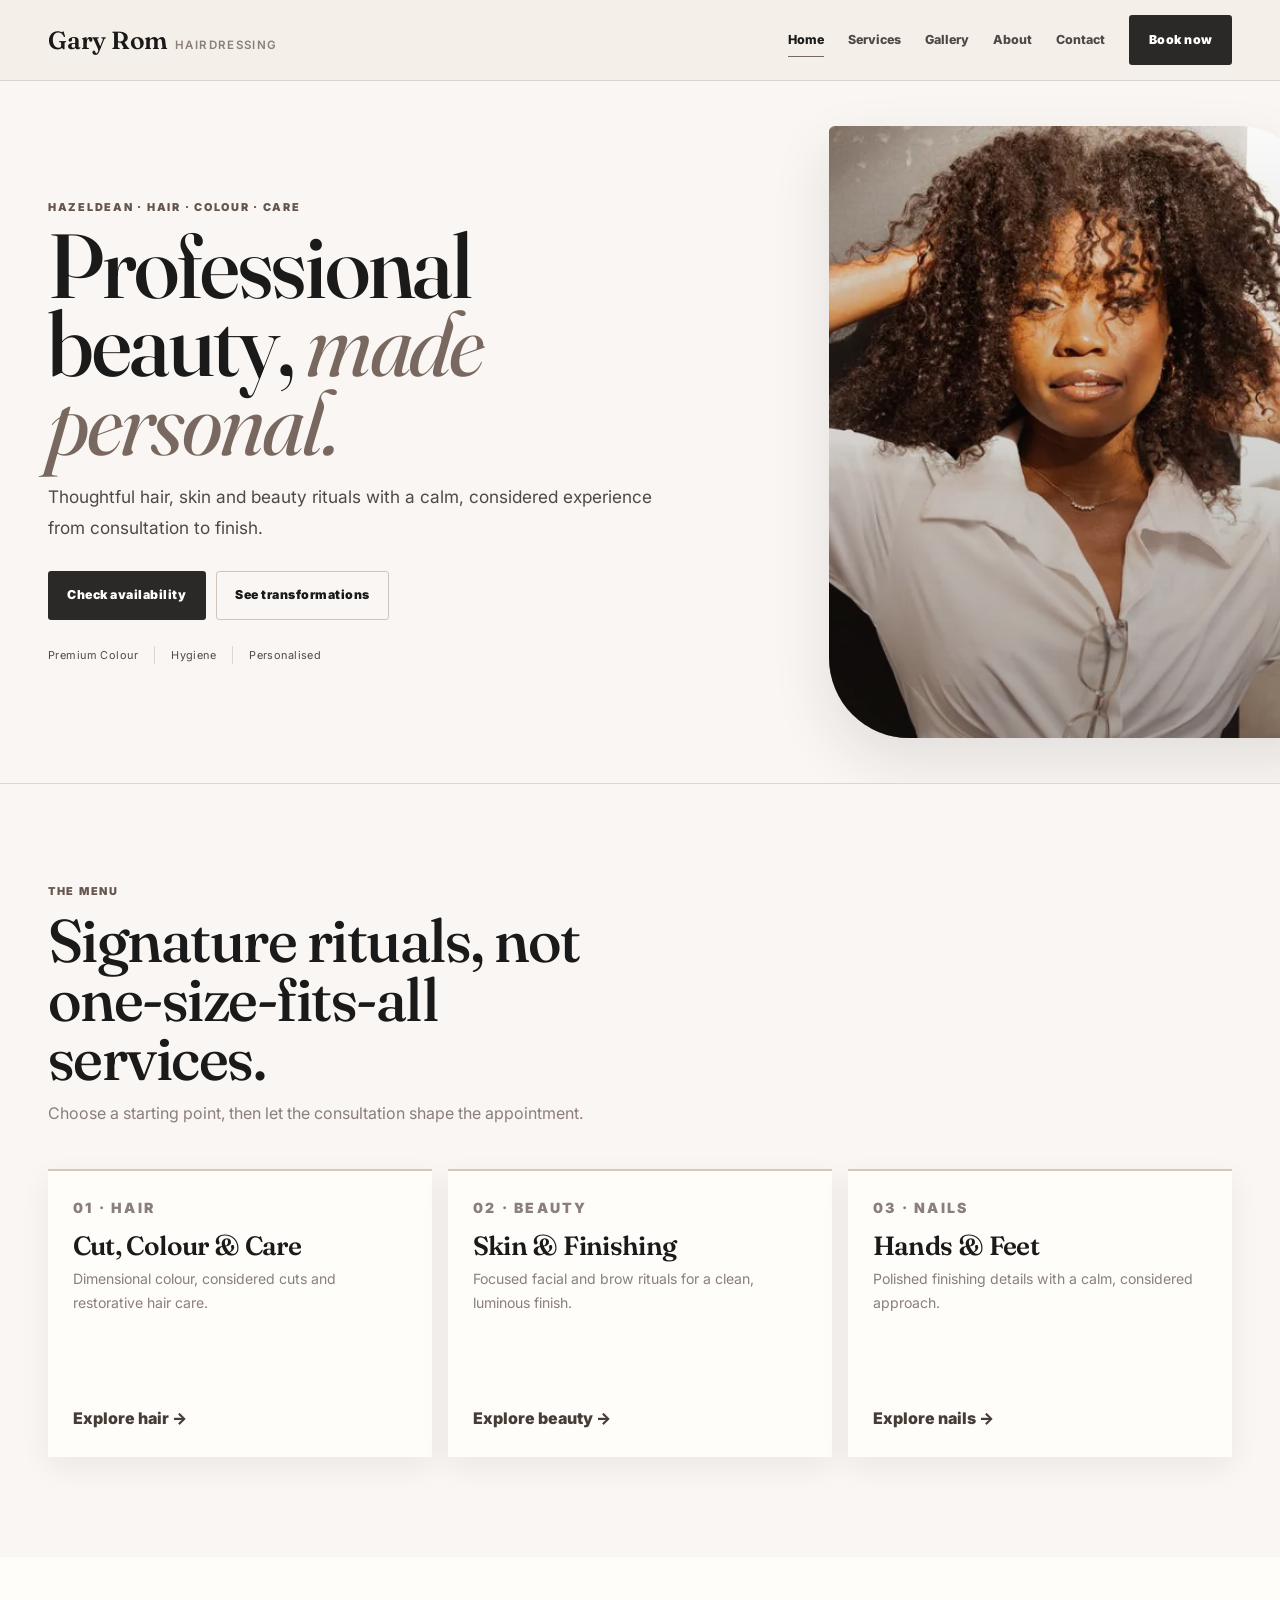
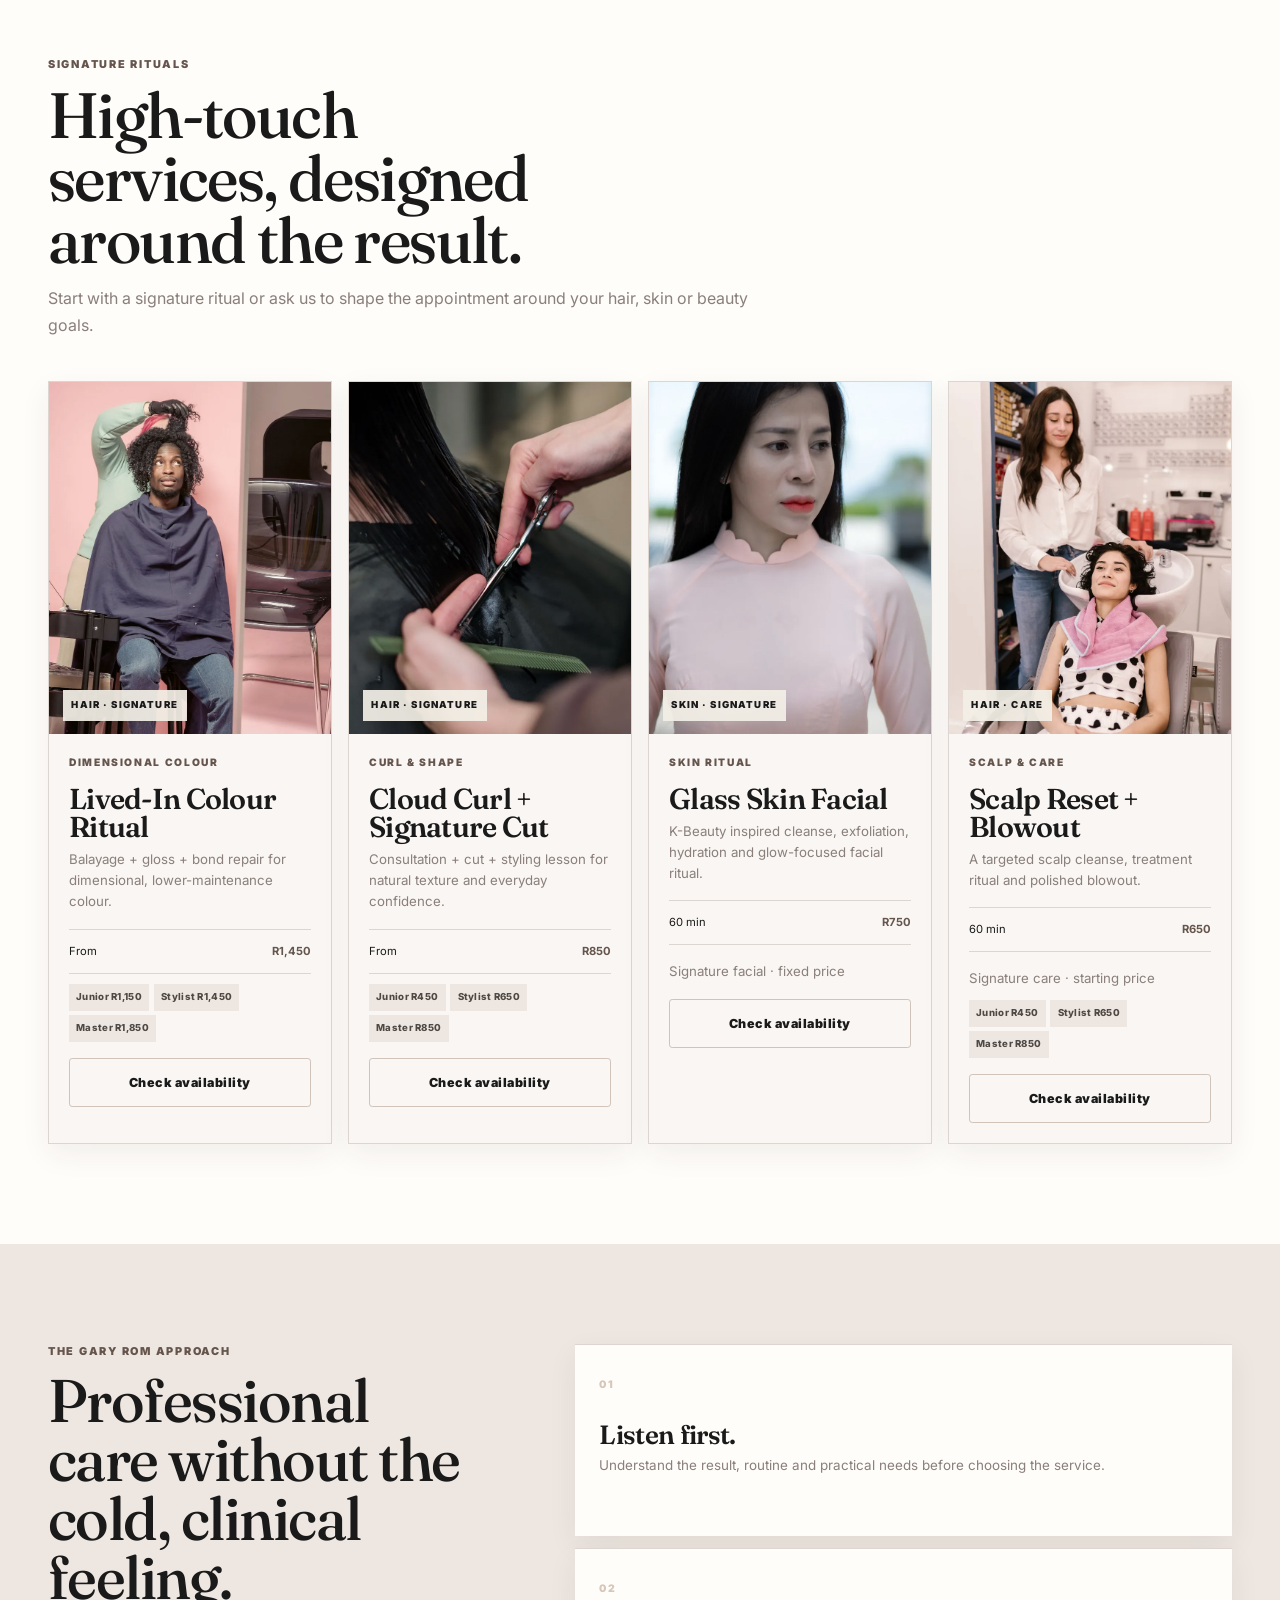
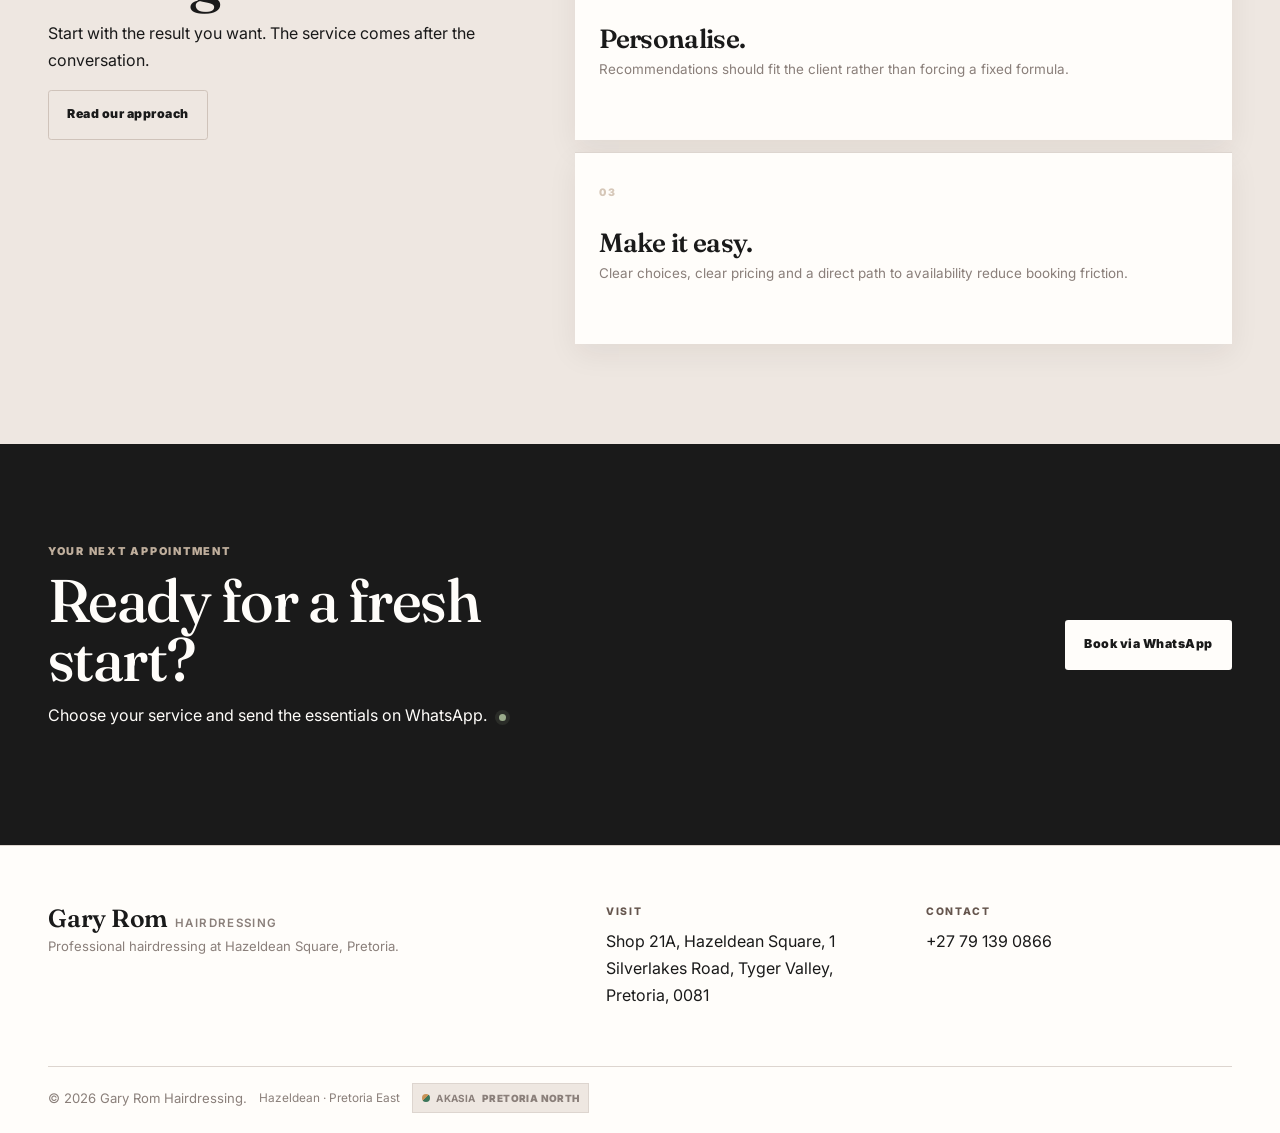
==== commit 12f0c129: "Rebrand prospect preview for Gary Rom Hairdressing Hazeldean" ====
--- a/index.html
+++ b/index.html
@@ -3,15 +3,15 @@
 <head>
 <meta charset="utf-8">
 <meta name="viewport" content="width=device-width, initial-scale=1">
-<meta name="robots" content="index,follow">
-<meta name="description" content="Maggie’s Hair & Beauty — a warm, modern salon in Akasia, Pretoria North for hair, beauty and nails.">
+<meta name="robots" content="noindex,nofollow">
+<meta name="description" content="Gary Rom Hairdressing — a warm, modern salon in Hazeldean, Pretoria East for hair, beauty and nails.">
 <meta name="theme-color" content="#f9f6f3">
 <link rel="canonical" href="https://leano-jordan.github.io/maggies-hair-beauty/">
 <meta property="og:type" content="website">
-<meta property="og:title" content="Maggie’s Hair & Beauty | Pretoria Salon">
-<meta property="og:description" content="Hair, beauty and nails with a warm, considered salon experience in Pretoria.">
+<meta property="og:title" content="Gary Rom Hairdressing | Hazeldean, Pretoria">
+<meta property="og:description" content="Professional hairdressing, colour, styling and treatment services in Hazeldean, Pretoria.">
 <meta property="og:url" content="https://leano-jordan.github.io/maggies-hair-beauty/">
-<meta property="og:site_name" content="Maggie’s Hair & Beauty">
+<meta property="og:site_name" content="Gary Rom Hairdressing">
 <meta name="twitter:card" content="summary_large_image">
 <meta property="og:image" content="assets/images/editorial/20417319-1200.webp">
 <meta property="og:image:alt" content="Black woman with natural curls in soft studio light">
@@ -25,7 +25,7 @@
 <link rel="stylesheet" href="css/responsive.css">
 <link rel="stylesheet" href="css/accessibility.css">
 <link rel="stylesheet" href="css/commercial.css">
-<title>Maggie’s Hair & Beauty | Pretoria Salon</title>
+<title>Gary Rom Hairdressing | Pretoria Salon</title>
 <link rel="preconnect" href="https://fonts.googleapis.com">
 <link rel="preconnect" href="https://fonts.gstatic.com" crossorigin>
 <link href="https://fonts.googleapis.com/css2?family=Fraunces:wght@400;500;600;700&family=Inter:wght@400;500;600;700;800&display=swap" rel="stylesheet">
@@ -33,18 +33,20 @@
 {
   "@context":"https://schema.org",
   "@type":"BeautySalon",
-  "name":"Maggie's Hair & Beauty",
-  "description":"A considered salon experience in Akasia, Pretoria North, built around personalised consultations, signature hair rituals, skin, beauty and nails.",
-  "telephone":"+27820762001",
+  "name":"Gary Rom Hairdressing - Hazeldean",
+  "description":"Professional hair cutting, styling, colour and treatment services at Gary Rom Hairdressing Hazeldean. Pricing for colour, highlighting, straightening, smoothing and treatments is available on request or during consultation.",
+  "telephone":"+27791390866",
   "url":"https://leano-jordan.github.io/maggies-hair-beauty/",
   "areaServed":[
-    {"@type":"Place","name":"Akasia"},
-    {"@type":"Place","name":"Pretoria North"}
+    {"@type":"Place","name":"Hazeldean Square"},
+    {"@type":"Place","name":"Pretoria East"}
   ],
   "address":{
     "@type":"PostalAddress",
-    "addressLocality":"Akasia",
+    "streetAddress":"Shop 21A, Hazeldean Square, 1 Silverlakes Road",
+    "addressLocality":"Tyger Valley, Pretoria",
     "addressRegion":"Gauteng",
+    "postalCode":"0081",
     "addressCountry":"ZA"
   }
 }
@@ -55,7 +57,7 @@
 
 <header class="site-header">
   <div class="container header-inner">
-    <a class="brand" href="index.html">Maggie’s <span>Hair & Beauty</span></a>
+    <a class="brand" href="index.html">Gary Rom <span>Hairdressing</span></a>
     <button class="nav-toggle" type="button" aria-label="Open navigation" aria-expanded="false" aria-controls="primary-menu">
       <span></span><span></span><span></span>
     </button>
@@ -66,7 +68,7 @@
       <a href="pages/about.html">About</a>
       <a href="pages/contact.html">Contact</a>
     </nav>
-    <a class="btn btn-primary header-cta booking-link" href="pages/contact.html">Book now</a>
+    <a class="btn btn-primary header-cta booking-link" href="pages/contact.html#booking">Book now</a>
   </div>
 </header>
 
@@ -74,11 +76,11 @@
 <section class="hero">
   <div class="container hero-grid">
     <div>
-      <p class="eyebrow">Pretoria · Hair · Beauty · Nails</p>
+      <p class="eyebrow">Hazeldean · Hair · Colour · Care</p>
       <h1>Professional beauty, <em>made personal.</em></h1>
       <p class="hero-lead">Thoughtful hair, skin and beauty rituals with a calm, considered experience from consultation to finish.</p>
       <div class="button-row">
-        <a class="btn btn-primary booking-link direct-whatsapp whatsapp-primary" data-direct-whatsapp="true" href="#">Check availability</a>
+        <a class="btn btn-primary booking-link direct-whatsapp whatsapp-primary" data-direct-whatsapp="true" href="pages/contact.html#booking">Check availability</a>
         <a class="btn btn-outline" href="pages/gallery.html">See transformations</a>
       </div>
       <div class="trust-strip" data-proof-strip aria-label="Salon trust signals"><span data-google-proof hidden></span><span>Premium Colour</span><span>Hygiene</span><span>Personalised</span></div>
@@ -114,10 +116,10 @@
     </div>
 
     <div class="lookbook-grid premium-ritual-grid">
-      <article class="lookbook-card premium-ritual-card reveal-image"><div class="lookbook-image clip-image"><img src="assets/images/editorial/7388963-1200.webp" srcset="assets/images/editorial/7388963-480.webp 480w, assets/images/editorial/7388963-768.webp 768w, assets/images/editorial/7388963-1200.webp 1200w" sizes="(max-width: 800px) 100vw, 50vw" alt="Professional textured hair styling" loading="lazy" decoding="async"><span>Hair · Signature</span></div><div class="lookbook-body"><p class="card-kicker">DIMENSIONAL COLOUR</p><h3>Lived-In Colour Ritual</h3><p>Balayage + gloss + bond repair for dimensional, lower-maintenance colour.</p><div class="lookbook-meta"><span>From</span><strong>R1,450</strong></div><div class="tier-row"><span>Junior R1,150</span><span>Stylist R1,450</span><span>Master R1,850</span></div><a class="btn btn-outline service-book-link" data-book-service="Lived-In Colour Ritual" href="pages/contact.html">Check availability</a></div></article>
-      <article class="lookbook-card premium-ritual-card reveal-image"><div class="lookbook-image clip-image"><img src="assets/images/editorial/3993453-1200.webp" srcset="assets/images/editorial/3993453-480.webp 480w, assets/images/editorial/3993453-768.webp 768w, assets/images/editorial/3993453-1200.webp 1200w" sizes="(max-width: 800px) 100vw, 50vw" alt="Textured natural hair styling" loading="lazy" decoding="async"><span>Hair · Signature</span></div><div class="lookbook-body"><p class="card-kicker">CURL &amp; SHAPE</p><h3>Cloud Curl + Signature Cut</h3><p>Consultation + cut + styling lesson for natural texture and everyday confidence.</p><div class="lookbook-meta"><span>From</span><strong>R850</strong></div><div class="tier-row"><span>Junior R450</span><span>Stylist R650</span><span>Master R850</span></div><a class="btn btn-outline service-book-link" data-book-service="Cloud Curl + Signature Cut" href="pages/contact.html">Check availability</a></div></article>
-      <article class="lookbook-card premium-ritual-card reveal-image"><div class="lookbook-image clip-image"><img src="assets/images/editorial/25471958-1200.webp" srcset="assets/images/editorial/25471958-480.webp 480w, assets/images/editorial/25471958-768.webp 768w, assets/images/editorial/25471958-1200.webp 1200w" sizes="(max-width: 800px) 100vw, 50vw" alt="Facial treatment in a calm beauty setting" loading="lazy" decoding="async"><span>Skin · Signature</span></div><div class="lookbook-body"><p class="card-kicker">SKIN RITUAL</p><h3>Glass Skin Facial</h3><p>K-Beauty inspired cleanse, exfoliation, hydration and glow-focused facial ritual.</p><div class="lookbook-meta"><span>60 min</span><strong>R750</strong></div><p class="ritual-tier">Signature facial · fixed price</p><a class="btn btn-outline service-book-link" data-book-service="Glass Skin Facial" href="pages/contact.html">Check availability</a></div></article>
-      <article class="lookbook-card premium-ritual-card reveal-image"><div class="lookbook-image clip-image"><img src="assets/images/editorial/7755454-1200.webp" srcset="assets/images/editorial/7755454-480.webp 480w, assets/images/editorial/7755454-768.webp 768w, assets/images/editorial/7755454-1200.webp 1200w" sizes="(max-width: 800px) 100vw, 50vw" alt="Scalp and hair treatment" loading="lazy" decoding="async"><span>Hair · Care</span></div><div class="lookbook-body"><p class="card-kicker">SCALP &amp; CARE</p><h3>Scalp Reset + Blowout</h3><p>A targeted scalp cleanse, treatment ritual and polished blowout.</p><div class="lookbook-meta"><span>60 min</span><strong>R650</strong></div><p class="ritual-tier">Signature care · starting price</p><div class="tier-row"><span>Junior R450</span><span>Stylist R650</span><span>Master R850</span></div><a class="btn btn-outline service-book-link" data-book-service="Scalp Reset + Blowout" href="pages/contact.html">Check availability</a></div></article>
+      <article class="lookbook-card premium-ritual-card reveal-image"><div class="lookbook-image clip-image"><img src="assets/images/editorial/7388963-1200.webp" srcset="assets/images/editorial/7388963-480.webp 480w, assets/images/editorial/7388963-768.webp 768w, assets/images/editorial/7388963-1200.webp 1200w" sizes="(max-width: 800px) 100vw, 50vw" alt="Professional textured hair styling" loading="lazy" decoding="async"><span>Hair · Signature</span></div><div class="lookbook-body"><p class="card-kicker">DIMENSIONAL COLOUR</p><h3>Lived-In Colour Ritual</h3><p>Balayage + gloss + bond repair for dimensional, lower-maintenance colour.</p><div class="lookbook-meta"><span>From</span><strong>R1,450</strong></div><div class="tier-row"><span>Junior R1,150</span><span>Stylist R1,450</span><span>Master R1,850</span></div><a class="btn btn-outline service-book-link" data-book-service="Lived-In Colour Ritual" href="pages/contact.html#booking">Check availability</a></div></article>
+      <article class="lookbook-card premium-ritual-card reveal-image"><div class="lookbook-image clip-image"><img src="assets/images/editorial/3993453-1200.webp" srcset="assets/images/editorial/3993453-480.webp 480w, assets/images/editorial/3993453-768.webp 768w, assets/images/editorial/3993453-1200.webp 1200w" sizes="(max-width: 800px) 100vw, 50vw" alt="Textured natural hair styling" loading="lazy" decoding="async"><span>Hair · Signature</span></div><div class="lookbook-body"><p class="card-kicker">CURL &amp; SHAPE</p><h3>Cloud Curl + Signature Cut</h3><p>Consultation + cut + styling lesson for natural texture and everyday confidence.</p><div class="lookbook-meta"><span>From</span><strong>R850</strong></div><div class="tier-row"><span>Junior R450</span><span>Stylist R650</span><span>Master R850</span></div><a class="btn btn-outline service-book-link" data-book-service="Cloud Curl + Signature Cut" href="pages/contact.html#booking">Check availability</a></div></article>
+      <article class="lookbook-card premium-ritual-card reveal-image"><div class="lookbook-image clip-image"><img src="assets/images/editorial/25471958-1200.webp" srcset="assets/images/editorial/25471958-480.webp 480w, assets/images/editorial/25471958-768.webp 768w, assets/images/editorial/25471958-1200.webp 1200w" sizes="(max-width: 800px) 100vw, 50vw" alt="Facial treatment in a calm beauty setting" loading="lazy" decoding="async"><span>Skin · Signature</span></div><div class="lookbook-body"><p class="card-kicker">SKIN RITUAL</p><h3>Glass Skin Facial</h3><p>K-Beauty inspired cleanse, exfoliation, hydration and glow-focused facial ritual.</p><div class="lookbook-meta"><span>60 min</span><strong>R750</strong></div><p class="ritual-tier">Signature facial · fixed price</p><a class="btn btn-outline service-book-link" data-book-service="Glass Skin Facial" href="pages/contact.html#booking">Check availability</a></div></article>
+      <article class="lookbook-card premium-ritual-card reveal-image"><div class="lookbook-image clip-image"><img src="assets/images/editorial/7755454-1200.webp" srcset="assets/images/editorial/7755454-480.webp 480w, assets/images/editorial/7755454-768.webp 768w, assets/images/editorial/7755454-1200.webp 1200w" sizes="(max-width: 800px) 100vw, 50vw" alt="Scalp and hair treatment" loading="lazy" decoding="async"><span>Hair · Care</span></div><div class="lookbook-body"><p class="card-kicker">SCALP &amp; CARE</p><h3>Scalp Reset + Blowout</h3><p>A targeted scalp cleanse, treatment ritual and polished blowout.</p><div class="lookbook-meta"><span>60 min</span><strong>R650</strong></div><p class="ritual-tier">Signature care · starting price</p><div class="tier-row"><span>Junior R450</span><span>Stylist R650</span><span>Master R850</span></div><a class="btn btn-outline service-book-link" data-book-service="Scalp Reset + Blowout" href="pages/contact.html#booking">Check availability</a></div></article>
     </div>
   </div>
 </section>
@@ -125,7 +127,7 @@
 <section class="section section-tint approach-section">
   <div class="container approach-grid">
     <div class="approach-sticky">
-      <p class="eyebrow">The Maggie’s approach</p>
+      <p class="eyebrow">The Gary Rom approach</p>
       <h2>Professional care without the cold, clinical feeling.</h2>
       <p>Start with the result you want. The service comes after the conversation.</p>
       <a class="btn btn-outline" href="pages/about.html">Read our approach</a>
@@ -158,7 +160,7 @@
       <h2>Ready for a fresh start?</h2>
       <p>Choose your service and send the essentials on WhatsApp. <span class="reply-time"><span data-reply-time hidden></span></span></p>
     </div>
-    <a class="btn btn-light booking-link whatsapp-primary" href="pages/contact.html">Book via WhatsApp</a>
+    <a class="btn btn-light booking-link whatsapp-primary" href="pages/contact.html#booking">Book via WhatsApp</a>
   </div>
 </section>
 </main>
@@ -166,16 +168,16 @@
 <footer class="site-footer">
   <div class="container footer-grid">
     <div>
-      <a class="brand" href="index.html">Maggie’s <span>Hair & Beauty</span></a>
-      <p class="footer-copy">A considered salon experience in Akasia, Pretoria North.</p>
+      <a class="brand" href="index.html">Gary Rom <span>Hairdressing</span></a>
+      <p class="footer-copy">Professional hairdressing at Hazeldean Square, Pretoria.</p>
     </div>
-    <div><h2>Visit</h2><p id="footer-address">Akasia, Pretoria North, Gauteng, South Africa</p></div>
-    <div><h2>Contact</h2><p><a id="footer-phone" href="tel:+27820762001">+27 82 076 2001</a><br></p></div>
+    <div><h2>Visit</h2><p id="footer-address">Shop 21A, Hazeldean Square, 1 Silverlakes Road, Tyger Valley, Pretoria, 0081</p></div>
+    <div><h2>Contact</h2><p><a id="footer-phone" href="tel:+27791390866">+27 79 139 0866</a><br></p></div>
   </div>
   <div class="container footer-bottom">
-    <p>© <span id="year"></span> Maggie’s Hair &amp; Beauty.</p>
-    <span class="sa-mark">Akasia · Pretoria North</span>
-    <span class="sa-badge" aria-label="Maggie’s Hair &amp; Beauty"><i aria-hidden="true"></i><b>AKASIA</b> PRETORIA NORTH</span>
+    <p>© <span id="year"></span> Gary Rom Hairdressing.</p>
+    <span class="sa-mark">Hazeldean · Pretoria East</span>
+    <span class="sa-badge" aria-label="Gary Rom Hairdressing"><i aria-hidden="true"></i><b>AKASIA</b> PRETORIA NORTH</span>
   </div>
 </footer>
 
--- a/css/layout.css
+++ b/css/layout.css
@@ -1,7 +1,7 @@
 .site-header{position:sticky;top:0;z-index:30;background:rgba(244,240,232,.94);border-bottom:1px solid rgba(89,74,60,.16)}
 @supports(backdrop-filter:blur(10px)){.site-header{backdrop-filter:blur(16px);-webkit-backdrop-filter:blur(16px)}}
 .header-inner{position:relative;min-height:5rem;display:flex;align-items:center;gap:1.5rem}
-.brand{display:inline-flex;align-items:baseline;gap:.5rem;font:600 1.55rem/1 var(--font-head);letter-spacing:-.01em;text-decoration:none;white-space:nowrap}
+.brand{display:inline-flex;align-items:baseline;gap:.5rem;min-width:0;font:600 1.55rem/1 var(--font-head);letter-spacing:-.01em;text-decoration:none;white-space:normal;overflow-wrap:break-word}
 .brand span{font:600 .72rem/1 var(--font-body);letter-spacing:.12em;text-transform:uppercase;color:var(--muted)}
 .primary-nav{display:flex;align-items:center;gap:1.5rem;margin-left:auto}
 .primary-nav a{position:relative;padding:.5rem 0;color:var(--ink-soft);font-size:.78rem;font-weight:800;text-decoration:none}
--- a/css/components.css
+++ b/css/components.css
@@ -126,12 +126,6 @@
 .approach-grid{display:grid;grid-template-columns:minmax(0,.8fr) minmax(0,1.2fr);gap:clamp(2rem,7vw,7rem);align-items:start}.approach-sticky{position:sticky;top:7rem}.approach-stack{display:grid;gap:.75rem}.approach-stack article{min-height:12rem;padding:1.5rem;background:var(--surface);border-top:1px solid var(--line);box-shadow:var(--shadow-soft)}.approach-stack article span{color:var(--champagne);font-size:.65rem;font-weight:900;letter-spacing:.12em}.approach-stack h3{margin:1.6rem 0 .4rem}.approach-stack p{margin:0;color:var(--muted);font-size:.84rem}.reply-time{display:inline-flex;align-items:center;gap:.35rem;margin-left:.5rem;color:var(--peach);font-size:.7rem}.reply-time::before{content:"";width:.45rem;height:.45rem;border-radius:50%;background:#9aab8b;box-shadow:0 0 0 .25rem rgba(154,171,139,.12);animation:softPulse 4s ease-in-out infinite}@keyframes softPulse{50%{box-shadow:0 0 0 .5rem rgba(154,171,139,0)}}
 @media(max-width:800px){.approach-grid{grid-template-columns:1fr}.approach-sticky{position:static}.trust-strip{gap:.35rem .6rem}.trust-strip span{padding-right:.6rem}.tier-row span{font-size:.57rem}}
 
-/* V2 premium system */
-.trust-strip{display:flex;flex-wrap:wrap;gap:.35rem 1rem;margin-top:1.6rem;color:var(--ink-soft);font-size:.68rem;letter-spacing:.04em}.trust-strip span{padding-right:1rem;border-right:1px solid var(--line)}.trust-strip span:last-child{border-right:0}.trust-strip strong{color:var(--ink)}
-.tier-row{display:flex;flex-wrap:wrap;gap:.3rem;margin:-.35rem 0 1rem}.tier-row span{padding:.32rem .45rem;background:var(--surface-soft);color:var(--ink-soft);font-size:.6rem;font-weight:800;letter-spacing:.03em}
-.approach-grid{display:grid;grid-template-columns:minmax(0,.8fr) minmax(0,1.2fr);gap:clamp(2rem,7vw,7rem);align-items:start}.approach-sticky{position:sticky;top:7rem}.approach-stack{display:grid;gap:.75rem}.approach-stack article{min-height:12rem;padding:1.5rem;background:var(--surface);border-top:1px solid var(--line);box-shadow:var(--shadow-soft)}.approach-stack article span{color:var(--champagne);font-size:.65rem;font-weight:900;letter-spacing:.12em}.approach-stack h3{margin:1.6rem 0 .4rem}.approach-stack p{margin:0;color:var(--muted);font-size:.84rem}.reply-time{display:inline-flex;align-items:center;gap:.35rem;margin-left:.5rem;color:var(--peach);font-size:.7rem}.reply-time::before{content:"";width:.45rem;height:.45rem;border-radius:50%;background:#9aab8b;box-shadow:0 0 0 .25rem rgba(154,171,139,.12);animation:softPulse 4s ease-in-out infinite}@keyframes softPulse{50%{box-shadow:0 0 0 .5rem rgba(154,171,139,0)}}
-@media(max-width:800px){.approach-grid{grid-template-columns:1fr}.approach-sticky{position:static}.trust-strip{gap:.35rem .6rem}.trust-strip span{padding-right:.6rem}.tier-row span{font-size:.57rem}}
-
 .social-proof-grid{display:grid;grid-template-columns:repeat(2,minmax(0,1fr));gap:1rem}.social-proof-card{padding:1.5rem;background:var(--surface);border:1px solid var(--line);box-shadow:var(--shadow-soft)}.social-proof-stars{font-size:.7rem;letter-spacing:.18em;color:var(--rose-dark)}.social-proof-card blockquote{margin:1rem 0;color:var(--ink);font:500 1.35rem/1.25 var(--font-head)}.social-proof-card footer{color:var(--muted);font-size:.7rem;font-weight:800}.booking-microcopy{min-height:1.2rem;margin:.1rem 0;color:var(--muted);font-size:.7rem;font-weight:700}.transformations-grid{display:grid;grid-template-columns:repeat(3,minmax(0,1fr));gap:.8rem}.transformation-card{margin:0;background:var(--surface);border:1px solid var(--line);box-shadow:var(--shadow-soft)}.transformation-pair{display:grid;grid-template-columns:1fr 1fr;aspect-ratio:2/1;overflow:hidden}.transformation-pair img{width:100%;height:100%;object-fit:cover}.transformation-pair .before{filter:saturate(.88)}.transformation-card figcaption{display:grid;gap:.15rem;padding:.8rem .9rem}.transformation-card figcaption strong{font:600 1.15rem/1 var(--font-head)}.transformation-card figcaption span{color:var(--muted);font-size:.65rem;text-transform:uppercase;letter-spacing:.1em}.refill-shelf-grid{display:grid;grid-template-columns:1fr 1fr;gap:2rem;align-items:center}.refill-shelf-grid h2{max-width:11ch}
 
 /* Consistent warm-neutral editorial grade */
@@ -146,3 +140,6 @@
 .booking-direct-fallback{display:inline-block;margin-top:.15rem;color:var(--rose-deep);font-size:.75rem;font-weight:850;text-underline-offset:.2em}
 .booking-form button:disabled{cursor:not-allowed;opacity:.55;transform:none;box-shadow:none}
 @media(max-width:520px){.booking-direct-fallback{padding:.35rem 0}.media-fallback{min-height:8rem}}
+
+
+.gallery-filter-empty{margin:1rem 0 0;padding:1rem 1.1rem;border-left:2px solid var(--champagne);background:var(--surface);color:var(--muted);font-size:.78rem;font-weight:750}
--- a/css/responsive.css
+++ b/css/responsive.css
@@ -11,7 +11,7 @@
   .primary-nav a{padding:.8rem .85rem;border-bottom:1px solid var(--line);font-size:.8rem}
   .primary-nav a:last-child{border-bottom:0}
   .primary-nav a::after{display:none}
-  .nav-toggle{position:relative;z-index:32;display:grid;place-items:center;width:2.7rem;height:2.7rem;margin-left:auto;padding:0;border:1px solid var(--line);background:var(--surface);color:var(--ink);cursor:pointer}
+  .nav-toggle{position:relative;z-index:32;display:grid;place-items:center;width:2.75rem;height:2.75rem;margin-left:auto;padding:0;border:1px solid var(--line);background:var(--surface);color:var(--ink);cursor:pointer}
   .nav-toggle span{display:block;width:1.25rem;height:1px;background:var(--ink);transition:transform .2s var(--ease),opacity .2s var(--ease)}
   .nav-toggle[aria-expanded="true"] span:first-child{transform:translateY(5px) rotate(45deg)}
   .nav-toggle[aria-expanded="true"] span:nth-child(2){opacity:0}
@@ -48,10 +48,12 @@
   .mobile-action{display:flex;align-items:center;justify-content:center;min-height:3.05rem;padding:.5rem;color:var(--ink);font-size:.72rem;font-weight:900;text-decoration:none}
   .mobile-action:first-child{background:var(--berry);color:#fff}
   .mobile-action span:first-child{margin-right:.45rem;color:var(--peach)}
-  body{padding-bottom:5.2rem}
+  html{scroll-padding-bottom:6rem}
+  body.has-mobile-action-bar{padding-bottom:5.2rem}
 }
 @media(max-width:520px){
   .container{width:min(calc(100% - 1.5rem),var(--container))}
+  .brand{white-space:normal;overflow-wrap:anywhere}
   .button-row{flex-direction:column;align-items:stretch}
   .button-row .btn{width:100%}
   .hero h1{font-size:clamp(3.15rem,16vw,4.4rem)}
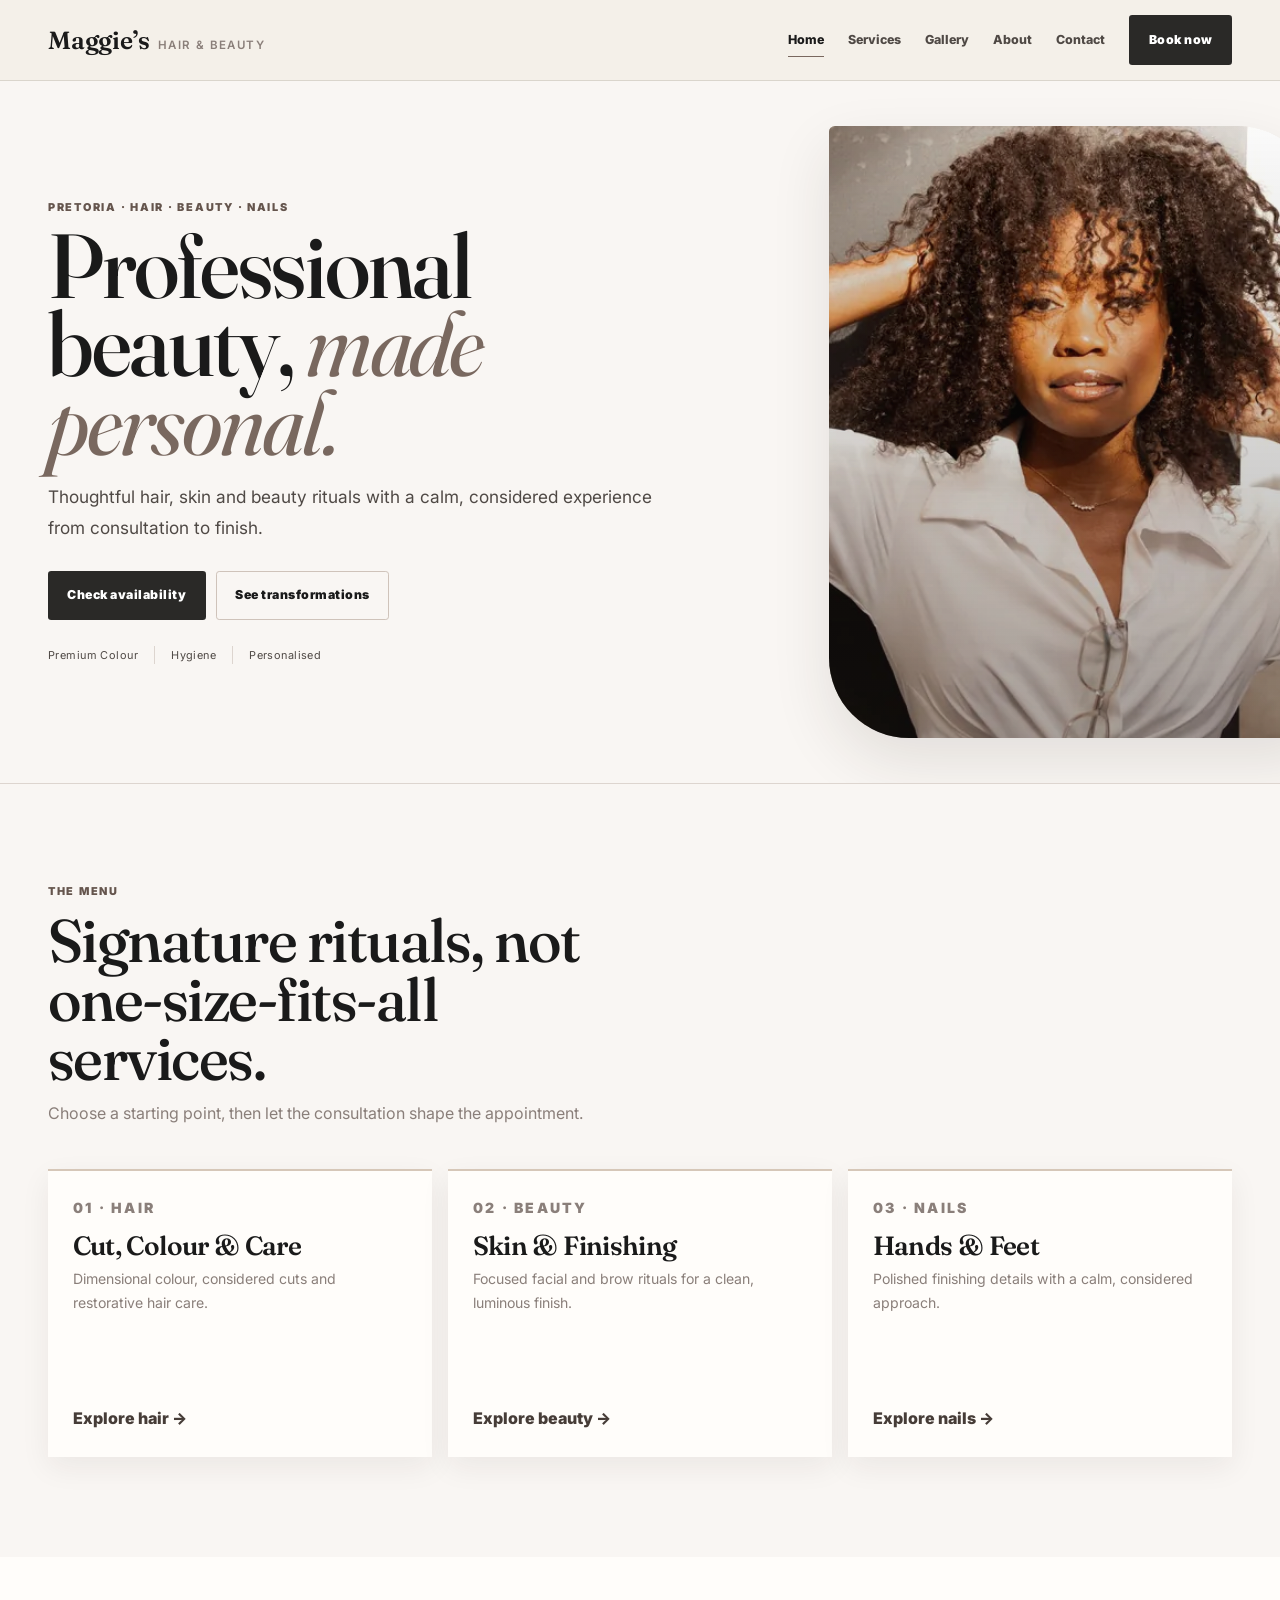
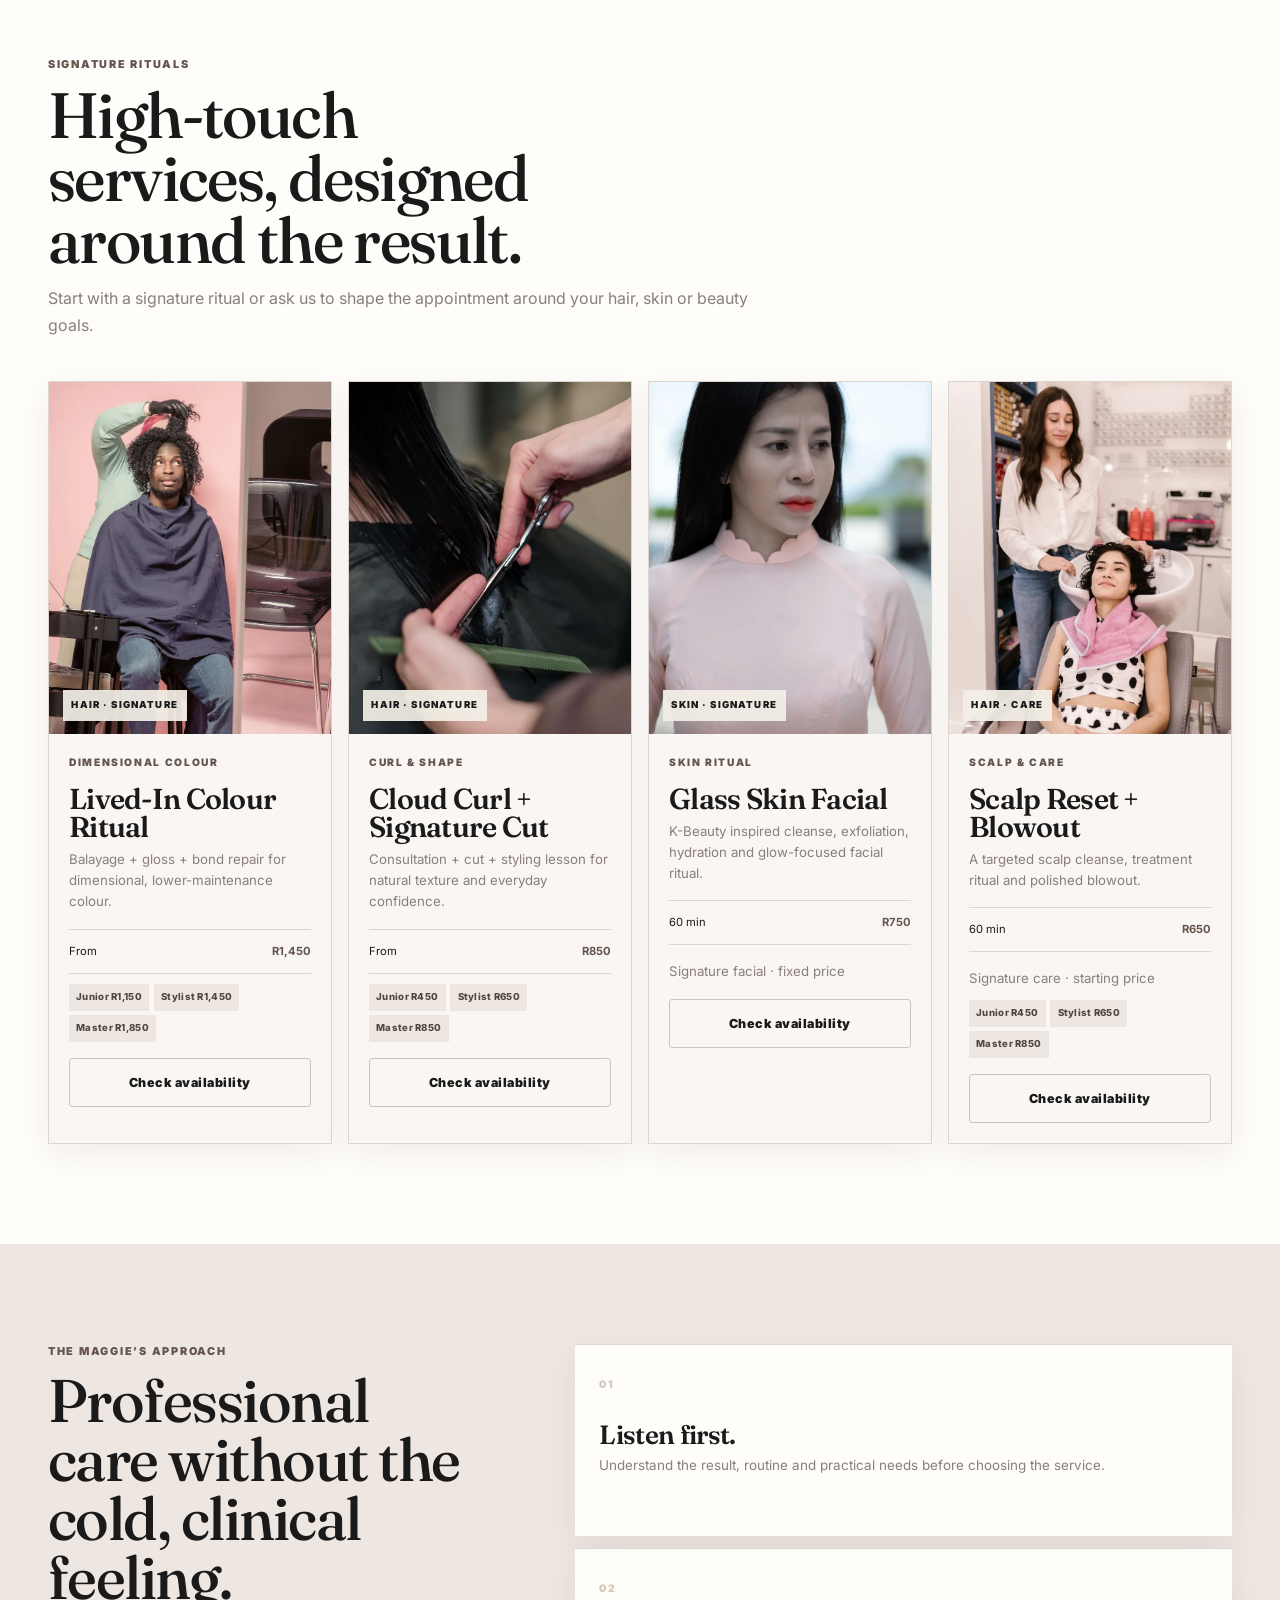
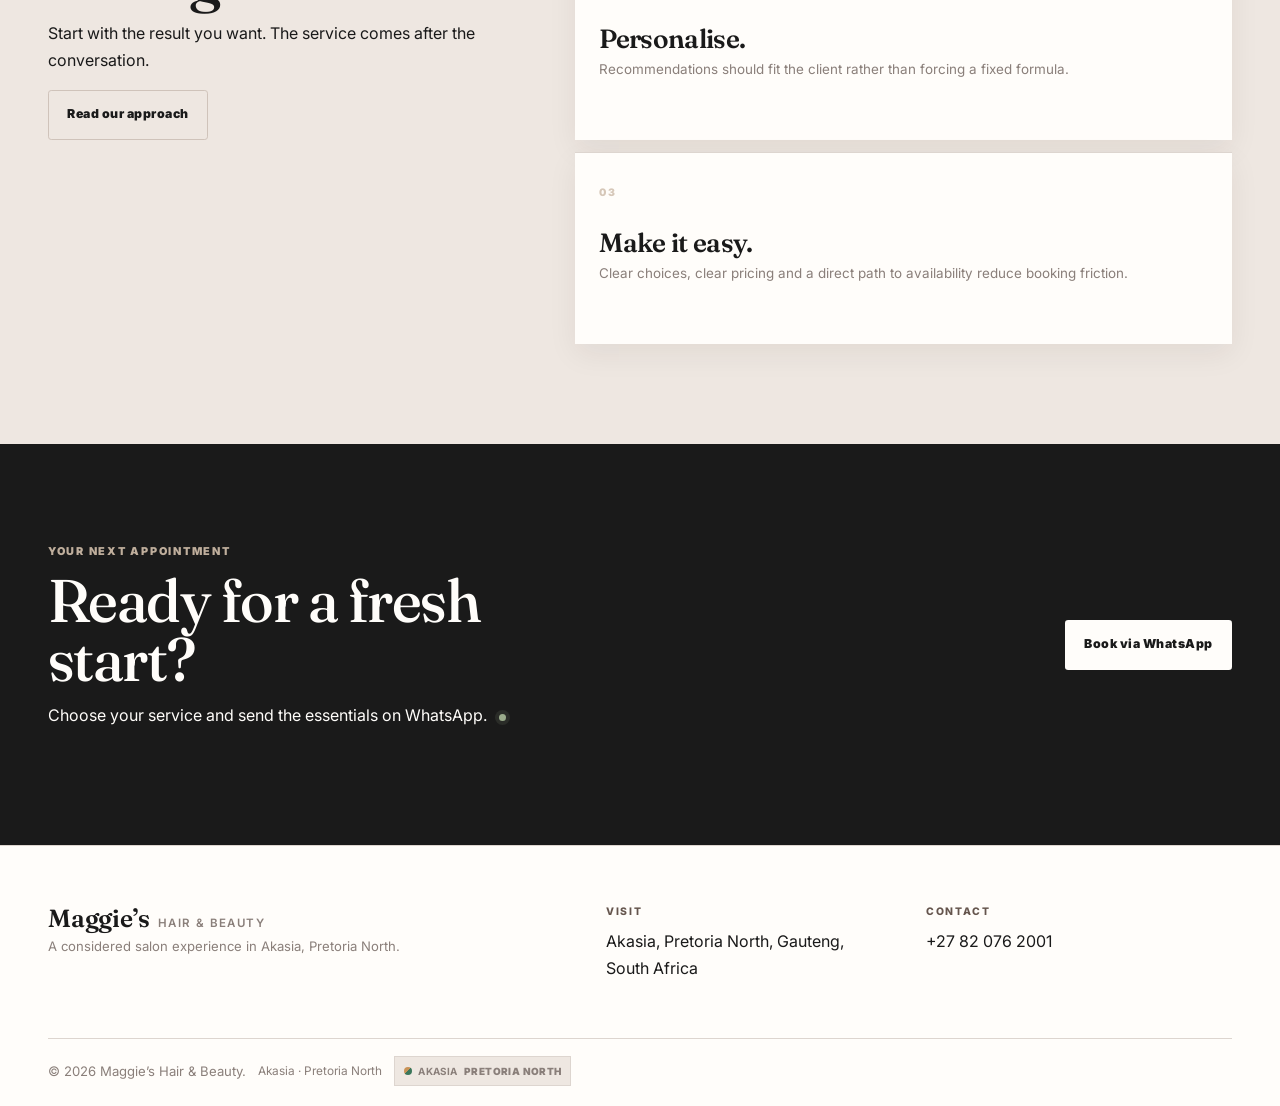
==== commit aa3e4714: "Revert Gary Rom prospect changes; restore Maggie’s Hair & Beauty" ====
--- a/index.html
+++ b/index.html
@@ -3,15 +3,15 @@
 <head>
 <meta charset="utf-8">
 <meta name="viewport" content="width=device-width, initial-scale=1">
-<meta name="robots" content="noindex,nofollow">
-<meta name="description" content="Gary Rom Hairdressing — a warm, modern salon in Hazeldean, Pretoria East for hair, beauty and nails.">
+<meta name="robots" content="index,follow">
+<meta name="description" content="Maggie’s Hair & Beauty — a warm, modern salon in Akasia, Pretoria North for hair, beauty and nails.">
 <meta name="theme-color" content="#f9f6f3">
 <link rel="canonical" href="https://leano-jordan.github.io/maggies-hair-beauty/">
 <meta property="og:type" content="website">
-<meta property="og:title" content="Gary Rom Hairdressing | Hazeldean, Pretoria">
-<meta property="og:description" content="Professional hairdressing, colour, styling and treatment services in Hazeldean, Pretoria.">
+<meta property="og:title" content="Maggie’s Hair & Beauty | Pretoria Salon">
+<meta property="og:description" content="Hair, beauty and nails with a warm, considered salon experience in Pretoria.">
 <meta property="og:url" content="https://leano-jordan.github.io/maggies-hair-beauty/">
-<meta property="og:site_name" content="Gary Rom Hairdressing">
+<meta property="og:site_name" content="Maggie’s Hair & Beauty">
 <meta name="twitter:card" content="summary_large_image">
 <meta property="og:image" content="assets/images/editorial/20417319-1200.webp">
 <meta property="og:image:alt" content="Black woman with natural curls in soft studio light">
@@ -25,7 +25,7 @@
 <link rel="stylesheet" href="css/responsive.css">
 <link rel="stylesheet" href="css/accessibility.css">
 <link rel="stylesheet" href="css/commercial.css">
-<title>Gary Rom Hairdressing | Pretoria Salon</title>
+<title>Maggie’s Hair & Beauty | Pretoria Salon</title>
 <link rel="preconnect" href="https://fonts.googleapis.com">
 <link rel="preconnect" href="https://fonts.gstatic.com" crossorigin>
 <link href="https://fonts.googleapis.com/css2?family=Fraunces:wght@400;500;600;700&family=Inter:wght@400;500;600;700;800&display=swap" rel="stylesheet">
@@ -33,20 +33,18 @@
 {
   "@context":"https://schema.org",
   "@type":"BeautySalon",
-  "name":"Gary Rom Hairdressing - Hazeldean",
-  "description":"Professional hair cutting, styling, colour and treatment services at Gary Rom Hairdressing Hazeldean. Pricing for colour, highlighting, straightening, smoothing and treatments is available on request or during consultation.",
-  "telephone":"+27791390866",
+  "name":"Maggie's Hair & Beauty",
+  "description":"A considered salon experience in Akasia, Pretoria North, built around personalised consultations, signature hair rituals, skin, beauty and nails.",
+  "telephone":"+27820762001",
   "url":"https://leano-jordan.github.io/maggies-hair-beauty/",
   "areaServed":[
-    {"@type":"Place","name":"Hazeldean Square"},
-    {"@type":"Place","name":"Pretoria East"}
+    {"@type":"Place","name":"Akasia"},
+    {"@type":"Place","name":"Pretoria North"}
   ],
   "address":{
     "@type":"PostalAddress",
-    "streetAddress":"Shop 21A, Hazeldean Square, 1 Silverlakes Road",
-    "addressLocality":"Tyger Valley, Pretoria",
+    "addressLocality":"Akasia",
     "addressRegion":"Gauteng",
-    "postalCode":"0081",
     "addressCountry":"ZA"
   }
 }
@@ -57,7 +55,7 @@
 
 <header class="site-header">
   <div class="container header-inner">
-    <a class="brand" href="index.html">Gary Rom <span>Hairdressing</span></a>
+    <a class="brand" href="index.html">Maggie’s <span>Hair & Beauty</span></a>
     <button class="nav-toggle" type="button" aria-label="Open navigation" aria-expanded="false" aria-controls="primary-menu">
       <span></span><span></span><span></span>
     </button>
@@ -76,7 +74,7 @@
 <section class="hero">
   <div class="container hero-grid">
     <div>
-      <p class="eyebrow">Hazeldean · Hair · Colour · Care</p>
+      <p class="eyebrow">Pretoria · Hair · Beauty · Nails</p>
       <h1>Professional beauty, <em>made personal.</em></h1>
       <p class="hero-lead">Thoughtful hair, skin and beauty rituals with a calm, considered experience from consultation to finish.</p>
       <div class="button-row">
@@ -127,7 +125,7 @@
 <section class="section section-tint approach-section">
   <div class="container approach-grid">
     <div class="approach-sticky">
-      <p class="eyebrow">The Gary Rom approach</p>
+      <p class="eyebrow">The Maggie’s approach</p>
       <h2>Professional care without the cold, clinical feeling.</h2>
       <p>Start with the result you want. The service comes after the conversation.</p>
       <a class="btn btn-outline" href="pages/about.html">Read our approach</a>
@@ -168,16 +166,16 @@
 <footer class="site-footer">
   <div class="container footer-grid">
     <div>
-      <a class="brand" href="index.html">Gary Rom <span>Hairdressing</span></a>
-      <p class="footer-copy">Professional hairdressing at Hazeldean Square, Pretoria.</p>
+      <a class="brand" href="index.html">Maggie’s <span>Hair & Beauty</span></a>
+      <p class="footer-copy">A considered salon experience in Akasia, Pretoria North.</p>
     </div>
-    <div><h2>Visit</h2><p id="footer-address">Shop 21A, Hazeldean Square, 1 Silverlakes Road, Tyger Valley, Pretoria, 0081</p></div>
-    <div><h2>Contact</h2><p><a id="footer-phone" href="tel:+27791390866">+27 79 139 0866</a><br></p></div>
+    <div><h2>Visit</h2><p id="footer-address">Akasia, Pretoria North, Gauteng, South Africa</p></div>
+    <div><h2>Contact</h2><p><a id="footer-phone" href="tel:+27820762001">+27 82 076 2001</a><br></p></div>
   </div>
   <div class="container footer-bottom">
-    <p>© <span id="year"></span> Gary Rom Hairdressing.</p>
-    <span class="sa-mark">Hazeldean · Pretoria East</span>
-    <span class="sa-badge" aria-label="Gary Rom Hairdressing"><i aria-hidden="true"></i><b>AKASIA</b> PRETORIA NORTH</span>
+    <p>© <span id="year"></span> Maggie’s Hair &amp; Beauty.</p>
+    <span class="sa-mark">Akasia · Pretoria North</span>
+    <span class="sa-badge" aria-label="Maggie’s Hair &amp; Beauty"><i aria-hidden="true"></i><b>AKASIA</b> PRETORIA NORTH</span>
   </div>
 </footer>
 
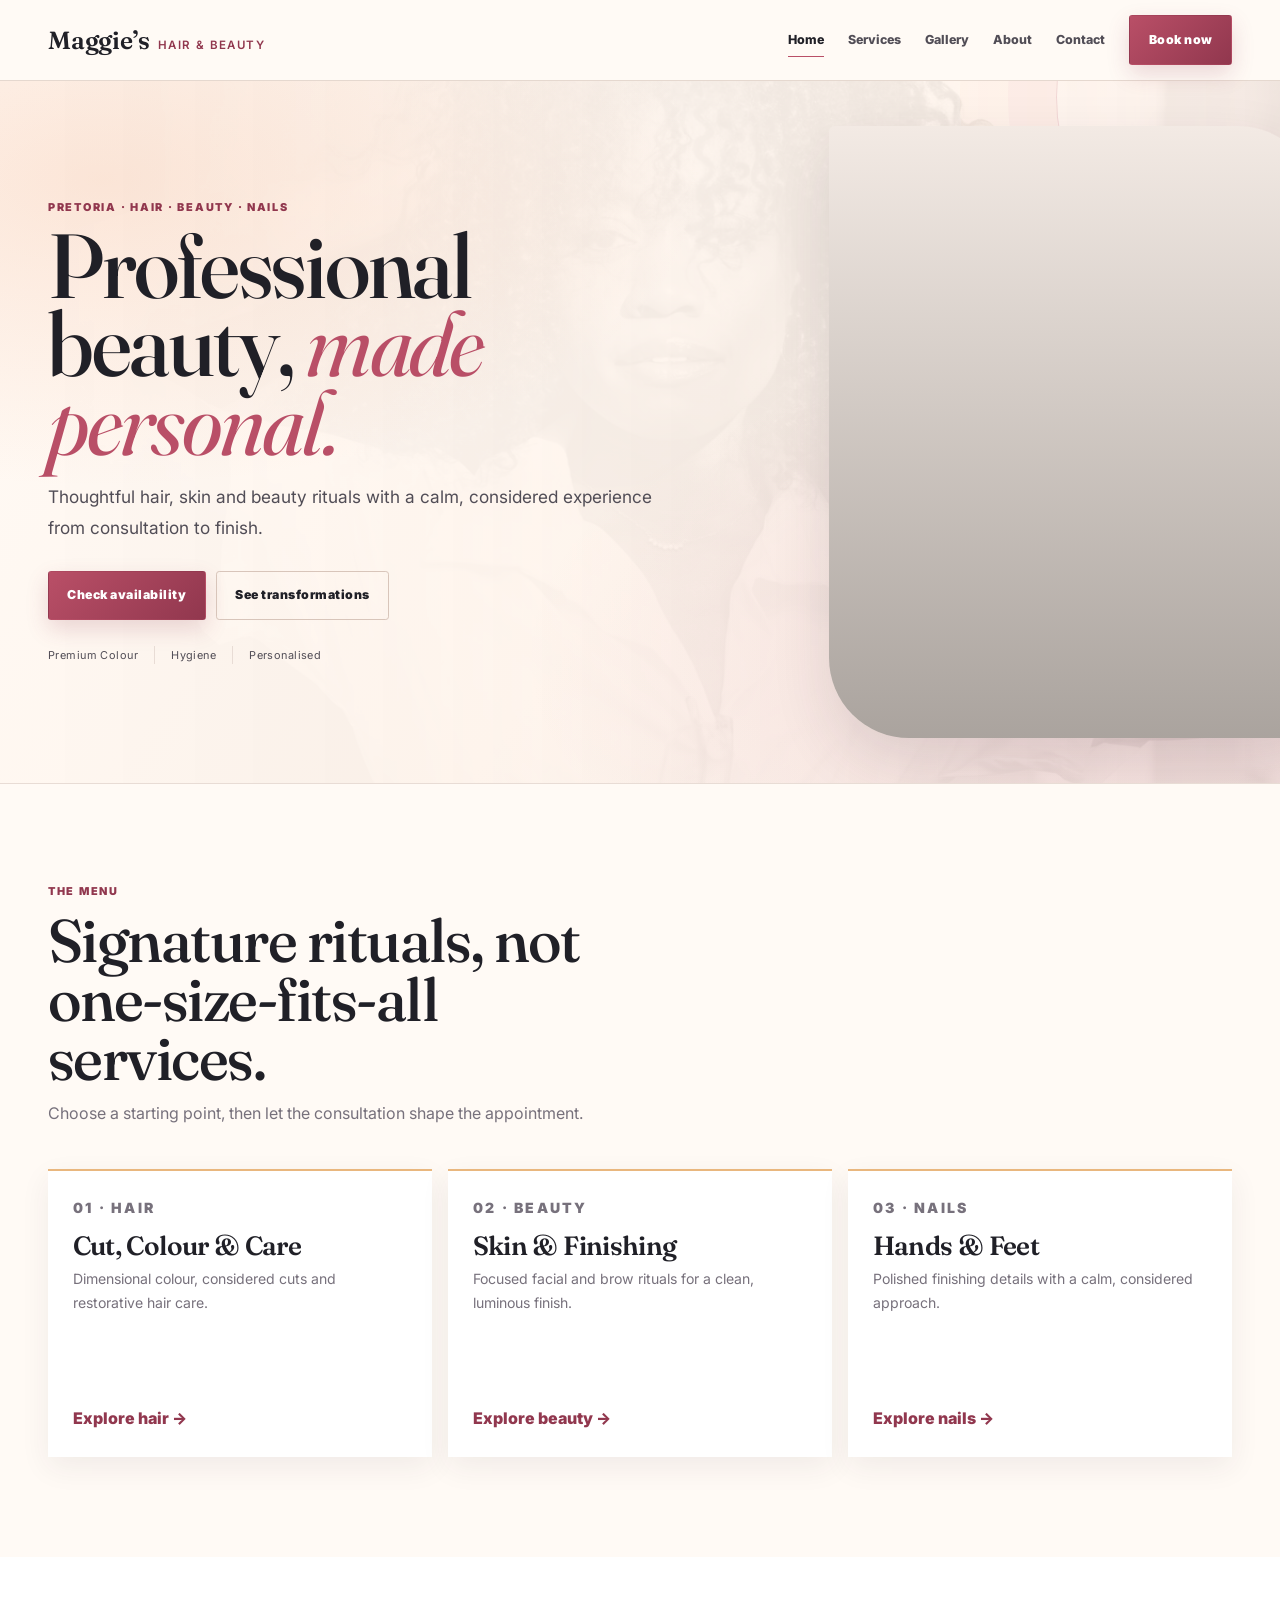
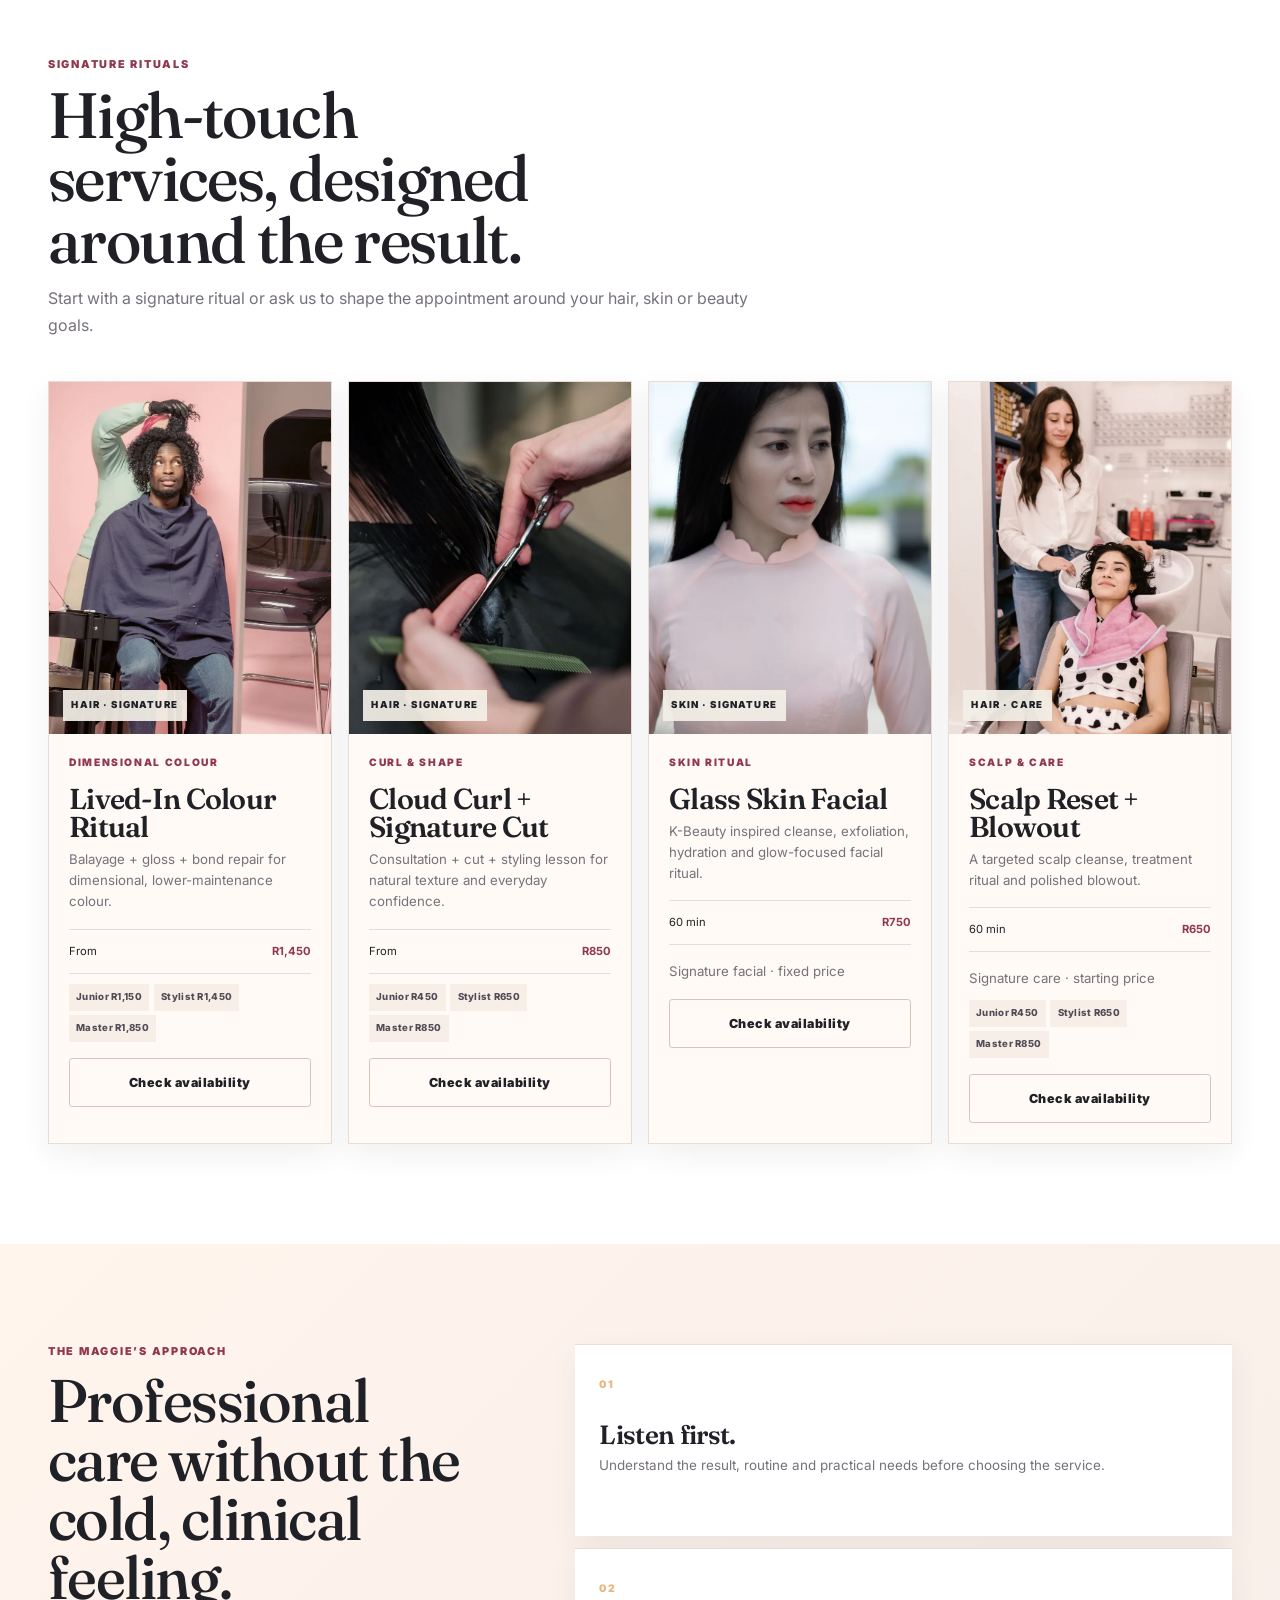
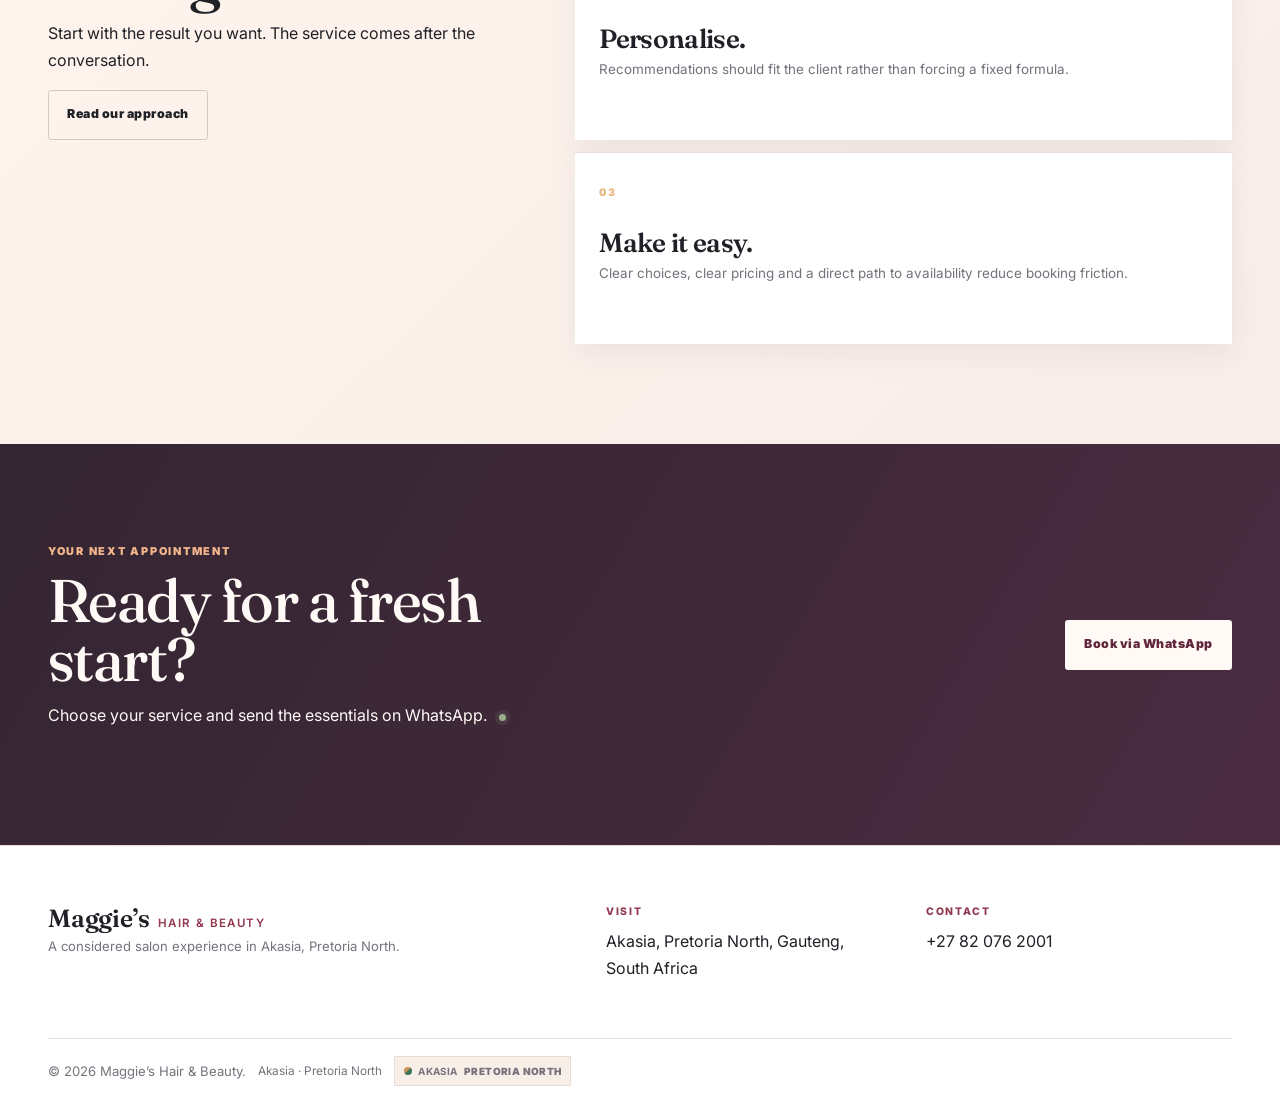
==== commit 6175ec56: "Align browser chrome with refreshed premium visual identity" ====
--- a/index.html
+++ b/index.html
@@ -5,7 +5,7 @@
 <meta name="viewport" content="width=device-width, initial-scale=1">
 <meta name="robots" content="index,follow">
 <meta name="description" content="Maggie’s Hair & Beauty — a warm, modern salon in Akasia, Pretoria North for hair, beauty and nails.">
-<meta name="theme-color" content="#f9f6f3">
+<meta name="theme-color" content="#fffaf5">
 <link rel="canonical" href="https://leano-jordan.github.io/maggies-hair-beauty/">
 <meta property="og:type" content="website">
 <meta property="og:title" content="Maggie’s Hair & Beauty | Pretoria Salon">
--- a/css/variables.css
+++ b/css/variables.css
@@ -1,25 +1,25 @@
 :root{
-  --ink:#1a1a1a;
-  --ink-soft:#4f4945;
-  --muted:#8a7f7a;
-  --paper:#f9f6f3;
-  --surface:#fffdfa;
-  --surface-soft:#eee7e1;
-  --line:#ddd5cf;
-  --line-strong:#cfc3ba;
-  --rose:#79685f;
-  --rose-dark:#65554d;
-  --rose-deep:#463c37;
-  --peach:#bfae9c;
-  --berry:#1a1a1a;
-  --slate:#2a2927;
-  --champagne:#d6c7b8;
-  --cream:#f9f6f3;
-  --cream-deep:#eee7e1;
-  --white:#fffdfa;
-  --shadow:0 24px 60px rgba(43,35,28,.11);
-  --shadow-soft:0 10px 28px rgba(43,35,28,.065);
-  --shadow-hover:0 18px 38px rgba(43,35,28,.12);
+  --ink:#202027;
+  --ink-soft:#514d56;
+  --muted:#77717c;
+  --paper:#fffaf5;
+  --surface:#ffffff;
+  --surface-soft:#f7eee8;
+  --line:#e8dcd5;
+  --line-strong:#d8c5ba;
+  --rose:#b94f67;
+  --rose-dark:#91374e;
+  --rose-deep:#61283d;
+  --peach:#f2a77e;
+  --berry:#3c2638;
+  --slate:#292631;
+  --champagne:#e9b77e;
+  --cream:#fffaf5;
+  --cream-deep:#f7eee8;
+  --white:#ffffff;
+  --shadow:0 24px 60px rgba(60,38,56,.12);
+  --shadow-soft:0 10px 28px rgba(60,38,56,.07);
+  --shadow-hover:0 20px 44px rgba(60,38,56,.16);
   --radius:1.1rem;
   --radius-sm:.55rem;
   --container:74rem;
--- a/css/commercial.css
+++ b/css/commercial.css
@@ -45,3 +45,79 @@
   .tier-grid>div{border-left:0;border-top:1px solid var(--line)}
   .tier-grid>div:first-child{border-top:0}
 }
+
+
+/* International-ready editorial polish: warm light, berry contrast, restrained motion. */
+.hero{
+  position:relative;
+  isolation:isolate;
+  overflow:hidden;
+  background:
+    radial-gradient(ellipse at 8% 14%,rgba(242,167,126,.24),transparent 36%),
+    radial-gradient(ellipse at 88% 82%,rgba(185,79,103,.12),transparent 38%),
+    linear-gradient(125deg,#fffaf5 0%,#fff5ed 54%,#f9e9e4 100%);
+}
+.hero::before{
+  content:"";
+  position:absolute;
+  z-index:-1;
+  inset:0;
+  pointer-events:none;
+  opacity:.22;
+  background-image:url("../assets/images/editorial/20417319-1200.webp");
+  background-size:cover;
+  background-position:center;
+  filter:grayscale(1);
+  mask-image:linear-gradient(90deg,transparent 0%,rgba(0,0,0,.12) 35%,rgba(0,0,0,.45) 100%);
+}
+.hero::after{
+  content:"";
+  position:absolute;
+  z-index:-1;
+  width:26rem;
+  height:26rem;
+  right:-12rem;
+  top:-12rem;
+  border:1px solid rgba(185,79,103,.18);
+  border-radius:50%;
+  box-shadow:0 0 0 3rem rgba(185,79,103,.035),0 0 0 6rem rgba(242,167,126,.035);
+  pointer-events:none;
+}
+.btn-primary{
+  background:linear-gradient(135deg,var(--rose) 0%,var(--rose-dark) 100%);
+  box-shadow:0 9px 22px rgba(145,55,78,.18);
+}
+.btn-primary:hover{box-shadow:0 13px 28px rgba(145,55,78,.25)}
+.btn-outline{border-color:var(--line-strong)}
+.site-header{
+  background:rgba(255,250,245,.94);
+  border-bottom:1px solid rgba(216,197,186,.65);
+  backdrop-filter:blur(14px);
+}
+.brand span{color:var(--rose-dark)}
+.eyebrow,.card-kicker{color:var(--rose-dark)}
+.service-card,.premium-card,.lookbook-card,.content-card{
+  transition:transform .28s var(--ease),box-shadow .28s var(--ease),border-color .28s var(--ease);
+}
+.service-card:hover,.premium-card:hover,.lookbook-card:hover{
+  transform:translateY(-4px);
+  box-shadow:var(--shadow-hover);
+}
+.hero-image{box-shadow:0 28px 70px rgba(60,38,56,.18)}
+.section-tint{background:linear-gradient(135deg,#fff5ed,#f8eee9)}
+.section-dark{background:linear-gradient(120deg,#342532,#4a2c40);color:#fffaf5}
+.section-dark .eyebrow{color:#f2b58c}
+.btn-light{background:#fffaf5;color:#61283d}
+.text-link{color:var(--rose-dark)}
+a:focus-visible,button:focus-visible,input:focus-visible,select:focus-visible,textarea:focus-visible{
+  outline:3px solid #c15b72;
+  outline-offset:3px;
+}
+@media(max-width:800px){
+  .hero::before{opacity:.12;mask-image:linear-gradient(180deg,transparent 0%,rgba(0,0,0,.45) 100%)}
+  .hero::after{width:17rem;height:17rem;right:-10rem;top:-8rem}
+}
+@media(prefers-reduced-motion:reduce){
+  .service-card,.premium-card,.lookbook-card,.content-card{transition:none}
+  .service-card:hover,.premium-card:hover,.lookbook-card:hover{transform:none}
+}
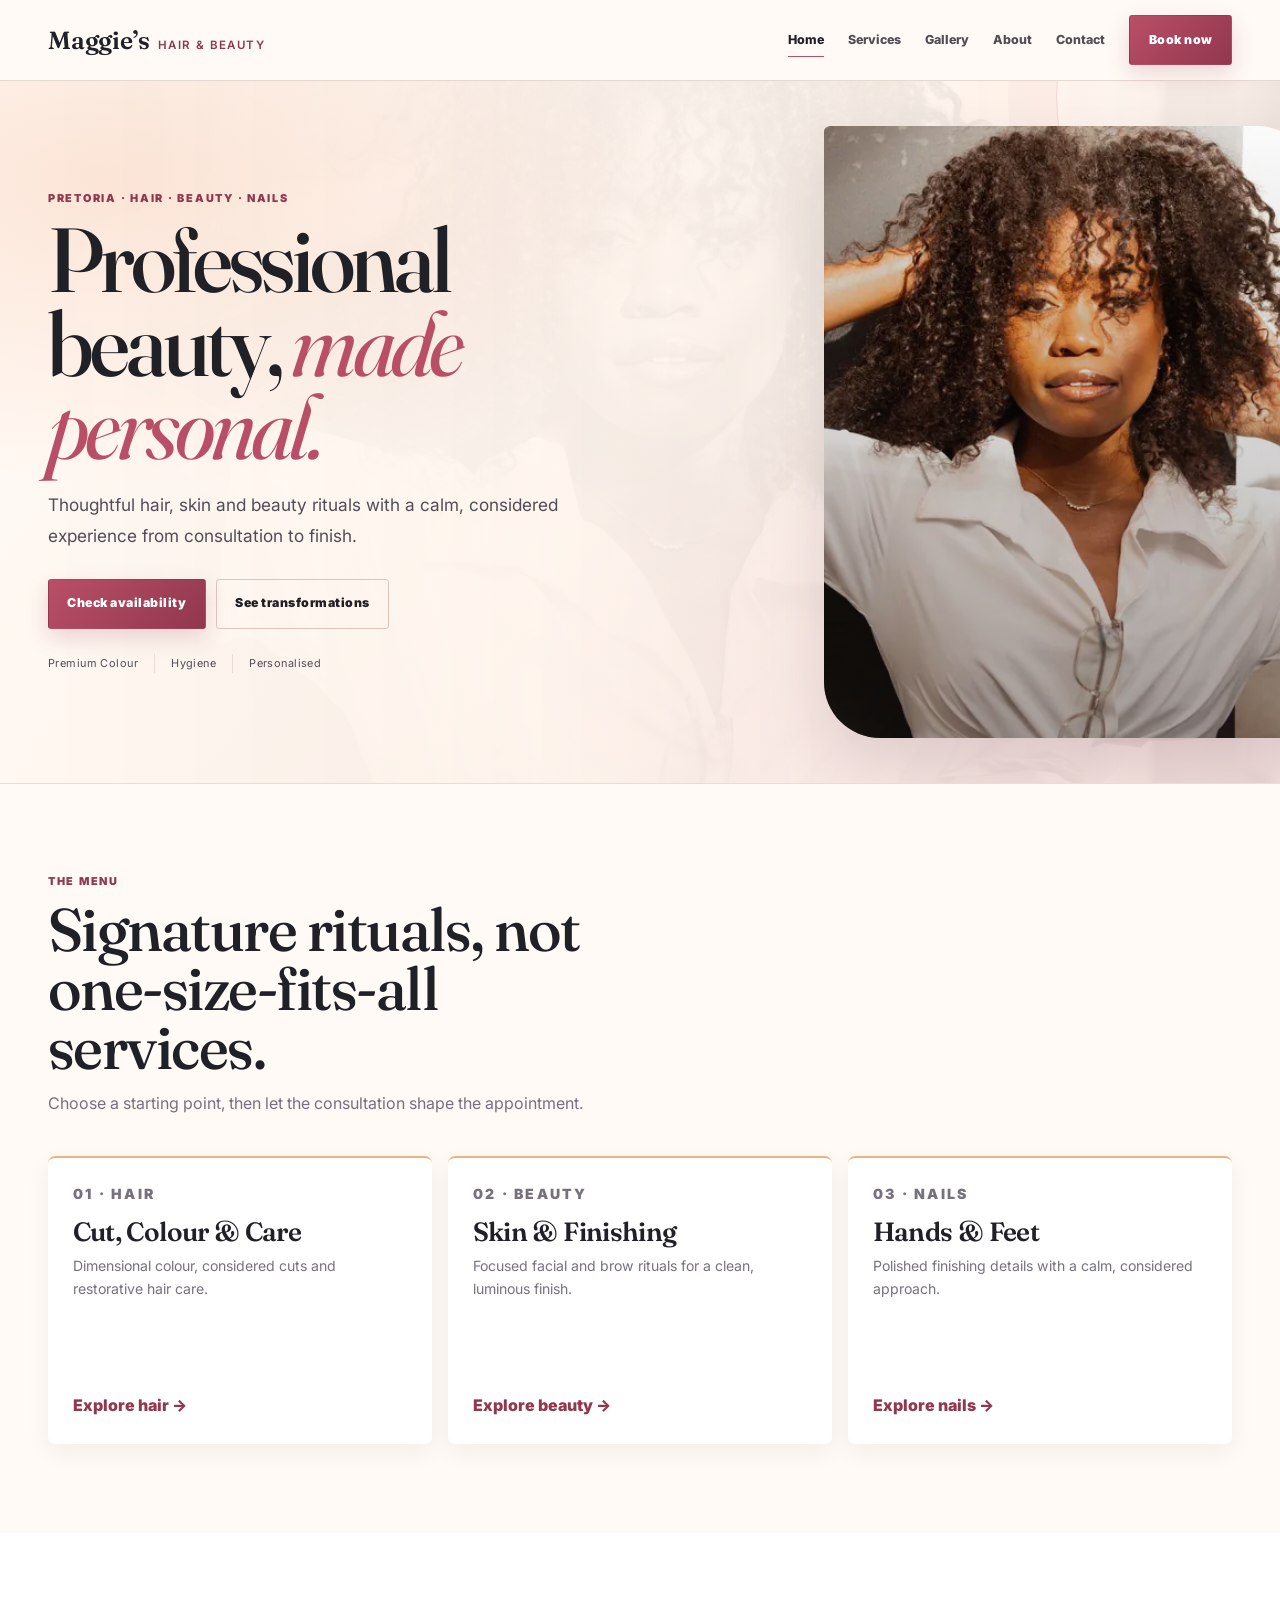
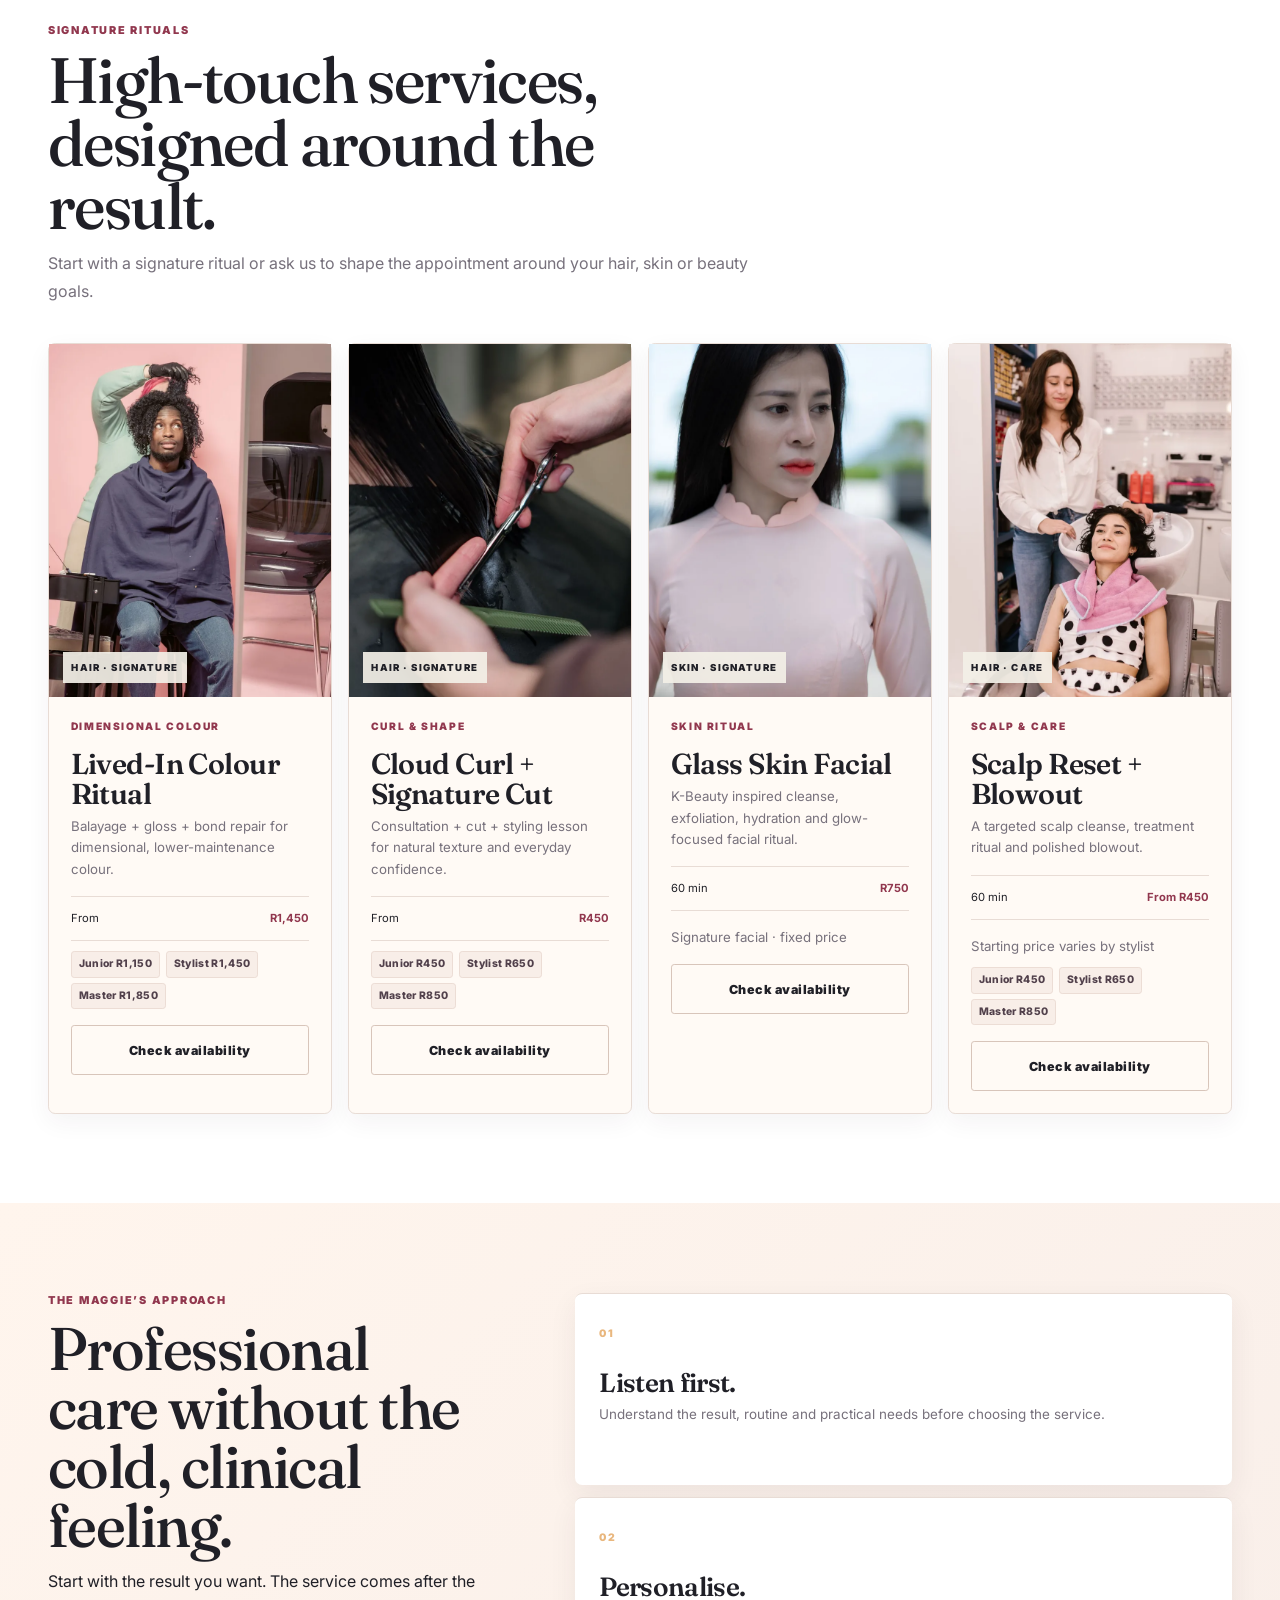
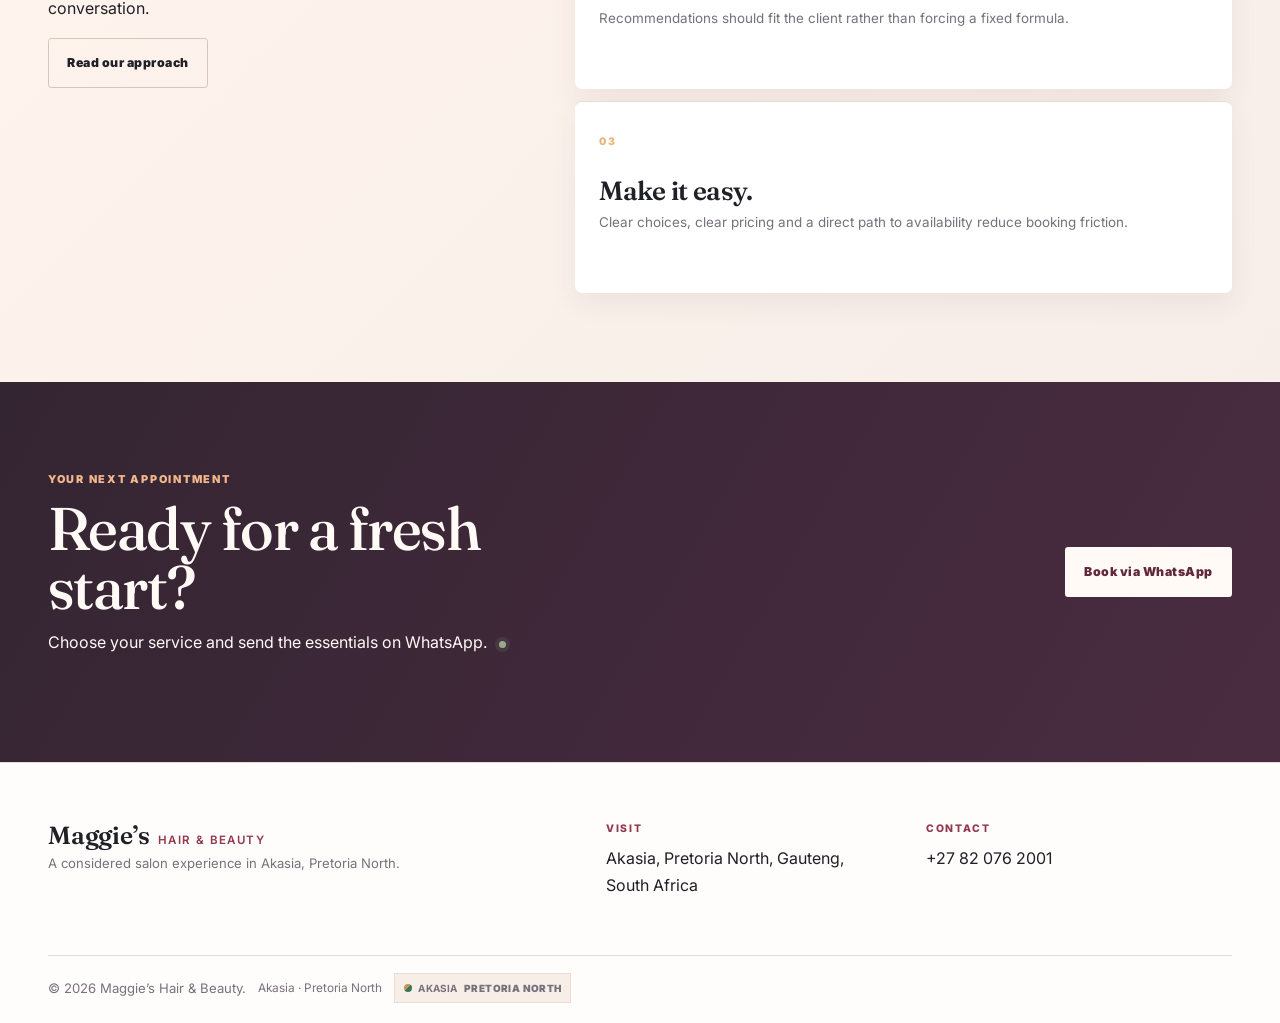
==== commit dde10229: "fix: align homepage service prices with configured tiers" ====
--- a/index.html
+++ b/index.html
@@ -115,9 +115,9 @@
 
     <div class="lookbook-grid premium-ritual-grid">
       <article class="lookbook-card premium-ritual-card reveal-image"><div class="lookbook-image clip-image"><img src="assets/images/editorial/7388963-1200.webp" srcset="assets/images/editorial/7388963-480.webp 480w, assets/images/editorial/7388963-768.webp 768w, assets/images/editorial/7388963-1200.webp 1200w" sizes="(max-width: 800px) 100vw, 50vw" alt="Professional textured hair styling" loading="lazy" decoding="async"><span>Hair · Signature</span></div><div class="lookbook-body"><p class="card-kicker">DIMENSIONAL COLOUR</p><h3>Lived-In Colour Ritual</h3><p>Balayage + gloss + bond repair for dimensional, lower-maintenance colour.</p><div class="lookbook-meta"><span>From</span><strong>R1,450</strong></div><div class="tier-row"><span>Junior R1,150</span><span>Stylist R1,450</span><span>Master R1,850</span></div><a class="btn btn-outline service-book-link" data-book-service="Lived-In Colour Ritual" href="pages/contact.html#booking">Check availability</a></div></article>
-      <article class="lookbook-card premium-ritual-card reveal-image"><div class="lookbook-image clip-image"><img src="assets/images/editorial/3993453-1200.webp" srcset="assets/images/editorial/3993453-480.webp 480w, assets/images/editorial/3993453-768.webp 768w, assets/images/editorial/3993453-1200.webp 1200w" sizes="(max-width: 800px) 100vw, 50vw" alt="Textured natural hair styling" loading="lazy" decoding="async"><span>Hair · Signature</span></div><div class="lookbook-body"><p class="card-kicker">CURL &amp; SHAPE</p><h3>Cloud Curl + Signature Cut</h3><p>Consultation + cut + styling lesson for natural texture and everyday confidence.</p><div class="lookbook-meta"><span>From</span><strong>R850</strong></div><div class="tier-row"><span>Junior R450</span><span>Stylist R650</span><span>Master R850</span></div><a class="btn btn-outline service-book-link" data-book-service="Cloud Curl + Signature Cut" href="pages/contact.html#booking">Check availability</a></div></article>
+      <article class="lookbook-card premium-ritual-card reveal-image"><div class="lookbook-image clip-image"><img src="assets/images/editorial/3993453-1200.webp" srcset="assets/images/editorial/3993453-480.webp 480w, assets/images/editorial/3993453-768.webp 768w, assets/images/editorial/3993453-1200.webp 1200w" sizes="(max-width: 800px) 100vw, 50vw" alt="Textured natural hair styling" loading="lazy" decoding="async"><span>Hair · Signature</span></div><div class="lookbook-body"><p class="card-kicker">CURL &amp; SHAPE</p><h3>Cloud Curl + Signature Cut</h3><p>Consultation + cut + styling lesson for natural texture and everyday confidence.</p><div class="lookbook-meta"><span>From</span><strong>R450</strong></div><div class="tier-row"><span>Junior R450</span><span>Stylist R650</span><span>Master R850</span></div><a class="btn btn-outline service-book-link" data-book-service="Cloud Curl + Signature Cut" href="pages/contact.html#booking">Check availability</a></div></article>
       <article class="lookbook-card premium-ritual-card reveal-image"><div class="lookbook-image clip-image"><img src="assets/images/editorial/25471958-1200.webp" srcset="assets/images/editorial/25471958-480.webp 480w, assets/images/editorial/25471958-768.webp 768w, assets/images/editorial/25471958-1200.webp 1200w" sizes="(max-width: 800px) 100vw, 50vw" alt="Facial treatment in a calm beauty setting" loading="lazy" decoding="async"><span>Skin · Signature</span></div><div class="lookbook-body"><p class="card-kicker">SKIN RITUAL</p><h3>Glass Skin Facial</h3><p>K-Beauty inspired cleanse, exfoliation, hydration and glow-focused facial ritual.</p><div class="lookbook-meta"><span>60 min</span><strong>R750</strong></div><p class="ritual-tier">Signature facial · fixed price</p><a class="btn btn-outline service-book-link" data-book-service="Glass Skin Facial" href="pages/contact.html#booking">Check availability</a></div></article>
-      <article class="lookbook-card premium-ritual-card reveal-image"><div class="lookbook-image clip-image"><img src="assets/images/editorial/7755454-1200.webp" srcset="assets/images/editorial/7755454-480.webp 480w, assets/images/editorial/7755454-768.webp 768w, assets/images/editorial/7755454-1200.webp 1200w" sizes="(max-width: 800px) 100vw, 50vw" alt="Scalp and hair treatment" loading="lazy" decoding="async"><span>Hair · Care</span></div><div class="lookbook-body"><p class="card-kicker">SCALP &amp; CARE</p><h3>Scalp Reset + Blowout</h3><p>A targeted scalp cleanse, treatment ritual and polished blowout.</p><div class="lookbook-meta"><span>60 min</span><strong>R650</strong></div><p class="ritual-tier">Signature care · starting price</p><div class="tier-row"><span>Junior R450</span><span>Stylist R650</span><span>Master R850</span></div><a class="btn btn-outline service-book-link" data-book-service="Scalp Reset + Blowout" href="pages/contact.html#booking">Check availability</a></div></article>
+      <article class="lookbook-card premium-ritual-card reveal-image"><div class="lookbook-image clip-image"><img src="assets/images/editorial/7755454-1200.webp" srcset="assets/images/editorial/7755454-480.webp 480w, assets/images/editorial/7755454-768.webp 768w, assets/images/editorial/7755454-1200.webp 1200w" sizes="(max-width: 800px) 100vw, 50vw" alt="Scalp and hair treatment" loading="lazy" decoding="async"><span>Hair · Care</span></div><div class="lookbook-body"><p class="card-kicker">SCALP &amp; CARE</p><h3>Scalp Reset + Blowout</h3><p>A targeted scalp cleanse, treatment ritual and polished blowout.</p><div class="lookbook-meta"><span>60 min</span><strong>From R450</strong></div><p class="ritual-tier">Starting price varies by stylist</p><div class="tier-row"><span>Junior R450</span><span>Stylist R650</span><span>Master R850</span></div><a class="btn btn-outline service-book-link" data-book-service="Scalp Reset + Blowout" href="pages/contact.html#booking">Check availability</a></div></article>
     </div>
   </div>
 </section>
--- a/css/commercial.css
+++ b/css/commercial.css
@@ -121,3 +121,119 @@
   .service-card,.premium-card,.lookbook-card,.content-card{transition:none}
   .service-card:hover,.premium-card:hover,.lookbook-card:hover{transform:none}
 }
+
+
+/* Cohesion pass: shared rhythm, consistent page heroes, calmer surfaces and predictable cards. */
+:root{
+  --page-gutter:clamp(1.25rem,4vw,2.5rem);
+  --section-space:clamp(4rem,7vw,6.25rem);
+}
+.container{width:min(calc(100% - var(--page-gutter)*2),var(--container))}
+.section{padding-block:var(--section-space)}
+.section-heading{margin-bottom:clamp(1.75rem,3vw,2.6rem)}
+.section-heading h2{max-width:15ch}
+.hero-grid{gap:clamp(2.5rem,5vw,5.25rem)}
+.hero-grid>div:first-child{max-width:42rem}
+.hero h1{max-width:9.5ch;line-height:.92;letter-spacing:-.045em}
+.hero-lead{max-width:36rem}
+.hero-art{border-radius:.35rem 3.5rem .35rem 3.5rem}
+.hero-image{filter:saturate(.9) contrast(1.01)}
+/* Bring secondary pages into the same colour story as the home page. */
+.services-page .services-hero,
+.about-page .about-hero-v2,
+.page-hero{
+  background:
+    radial-gradient(ellipse at 92% 8%,rgba(242,167,126,.22),transparent 35%),
+    linear-gradient(125deg,#fff8f1 0%,#fff1e9 58%,#f6e4e2 100%);
+}
+.services-hero-note,.section-dark{background:linear-gradient(120deg,#342532 0%,#4a2c40 100%)}
+.services-hero-note span{color:#f2b58c}
+.service-card,.premium-card,.lookbook-card,.luxury-service-card,.approach-card,.content-card{
+  border-radius:.45rem;
+}
+.service-card,.premium-card,.lookbook-card,.luxury-service-card{
+  box-shadow:0 8px 24px rgba(60,38,56,.055);
+}
+.service-card:hover,.premium-card:hover,.lookbook-card:hover{
+  box-shadow:0 16px 34px rgba(60,38,56,.12);
+}
+.lookbook-image img,.service-showcase-media img,.services-hero-image img,.about-hero-image{
+  filter:saturate(.94);
+}
+.lookbook-body{padding:clamp(1rem,1.8vw,1.35rem)}
+.lookbook-body h3{line-height:1.04;letter-spacing:-.02em}
+.tier-row{display:flex;flex-wrap:wrap;gap:.35rem}
+.tier-row span{padding:.3rem .45rem;background:#f8eee8;border:1px solid #ecddd5;border-radius:.2rem;font-size:.65rem;line-height:1.4;color:#51404b}
+.site-footer{background:#fffdfb}
+.site-footer .brand{color:var(--ink)}
+.site-footer a:hover{color:var(--rose-dark)}
+/* Avoid transform jitter on touch screens and honour reduced motion. */
+@media(hover:none){
+  .service-card:hover,.premium-card:hover,.lookbook-card:hover{transform:none}
+}
+@media(max-width:1000px){
+  .hero-grid{grid-template-columns:minmax(0,1.05fr) minmax(18rem,.9fr);gap:2rem}
+  .hero h1{font-size:clamp(3.6rem,6.6vw,5.5rem)}
+  .premium-ritual-grid{grid-template-columns:repeat(2,minmax(0,1fr))}
+}
+@media(max-width:800px){
+  .hero-grid{grid-template-columns:1fr;gap:1.5rem;padding-block:3.4rem}
+  .hero-grid>div:first-child{padding-block:0}
+  .hero h1{font-size:clamp(3.4rem,12vw,5.4rem);max-width:10ch}
+  .hero-art{min-height:0;aspect-ratio:4/4.2;border-radius:.35rem 2.5rem .35rem 2.5rem}
+  .hero-image{position:absolute}
+  .section{padding-block:clamp(3.5rem,11vw,4.7rem)}
+  .section-heading h2{max-width:17ch}
+  .premium-ritual-grid{grid-template-columns:1fr}
+  .lookbook-card{display:grid;grid-template-columns:minmax(0,.9fr) minmax(0,1.1fr)}
+  .lookbook-image{height:100%;min-height:18rem;aspect-ratio:auto}
+  .lookbook-body{align-self:stretch}
+  .lookbook-body .btn{width:100%;margin-top:.5rem}
+}
+@media(max-width:560px){
+  .hero-grid{padding-block:2.6rem 3.2rem}
+  .hero h1{font-size:clamp(3.1rem,14vw,4.2rem);line-height:.95}
+  .hero-lead{font-size:1rem}
+  .hero-art{aspect-ratio:4/4.5}
+  .lookbook-card{grid-template-columns:1fr}
+  .lookbook-image{aspect-ratio:5/4;min-height:0}
+  .lookbook-body{padding:1.1rem}
+  .section-heading h2{font-size:clamp(2.25rem,10vw,3.2rem)}
+}
+@media(prefers-reduced-motion:reduce){
+  .hero-image,.lookbook-image img,.service-card,.premium-card,.lookbook-card{transition:none!important}
+}
+
+
+/* Final resilience layer: fallback surfaces, readable overlays and touch-safe controls. */
+.media-failed{display:grid;place-items:center;min-height:12rem;background:linear-gradient(135deg,#f8eee8,#ead8df)}
+.media-failed img{visibility:hidden}
+.media-failed .media-fallback{
+  position:absolute;inset:auto 1rem 1rem;z-index:2;max-width:22rem;
+  padding:.7rem .85rem;background:rgba(255,250,245,.96);color:#3c2638;
+  border:1px solid rgba(216,197,186,.8);font-size:.78rem;font-weight:700;
+}
+.mobile-action-bar{
+  border-color:rgba(216,197,186,.9);
+  background:rgba(255,250,245,.97);
+}
+.mobile-action:first-child{background:var(--berry);color:#fff}
+.mobile-action:last-child{color:var(--berry)}
+.primary-nav a:focus-visible,.brand:focus-visible,.text-link:focus-visible{
+  outline:3px solid var(--rose-dark);outline-offset:4px;border-radius:2px;
+}
+.btn:focus-visible{outline-color:#7e2942}
+img{background-color:rgba(234,216,223,.18)}
+@media(max-width:800px){
+  .header-inner{gap:.65rem}
+  .brand{font-size:1.35rem}
+  .brand span{font-size:.62rem;letter-spacing:.08em}
+  .primary-nav{border-radius:0 0 .45rem .45rem}
+}
+@media(max-width:380px){
+  .brand{font-size:1.15rem}
+  .brand span{font-size:.55rem}
+  .header-inner{gap:.4rem}
+  .nav-toggle{flex:0 0 2.6rem;width:2.6rem;height:2.6rem}
+  .hero h1{font-size:clamp(2.8rem,13vw,3.4rem)}
+}
